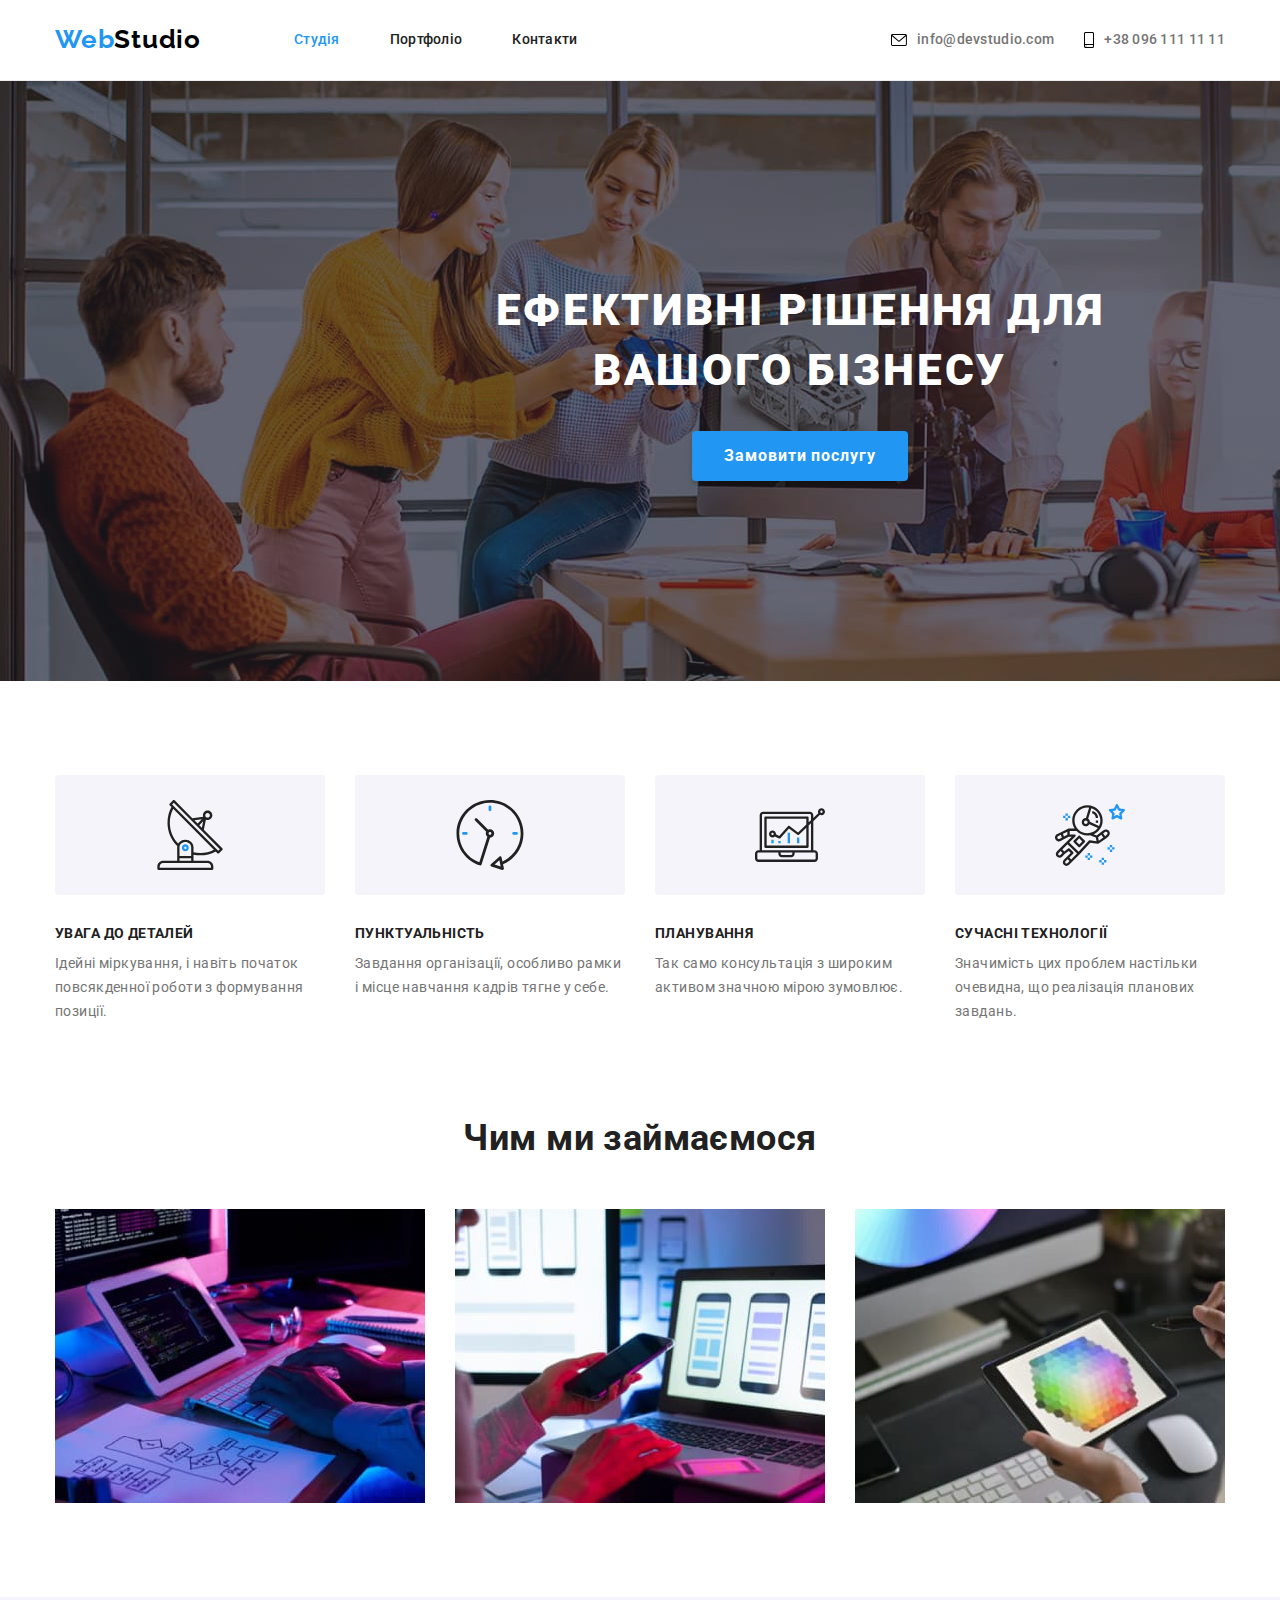
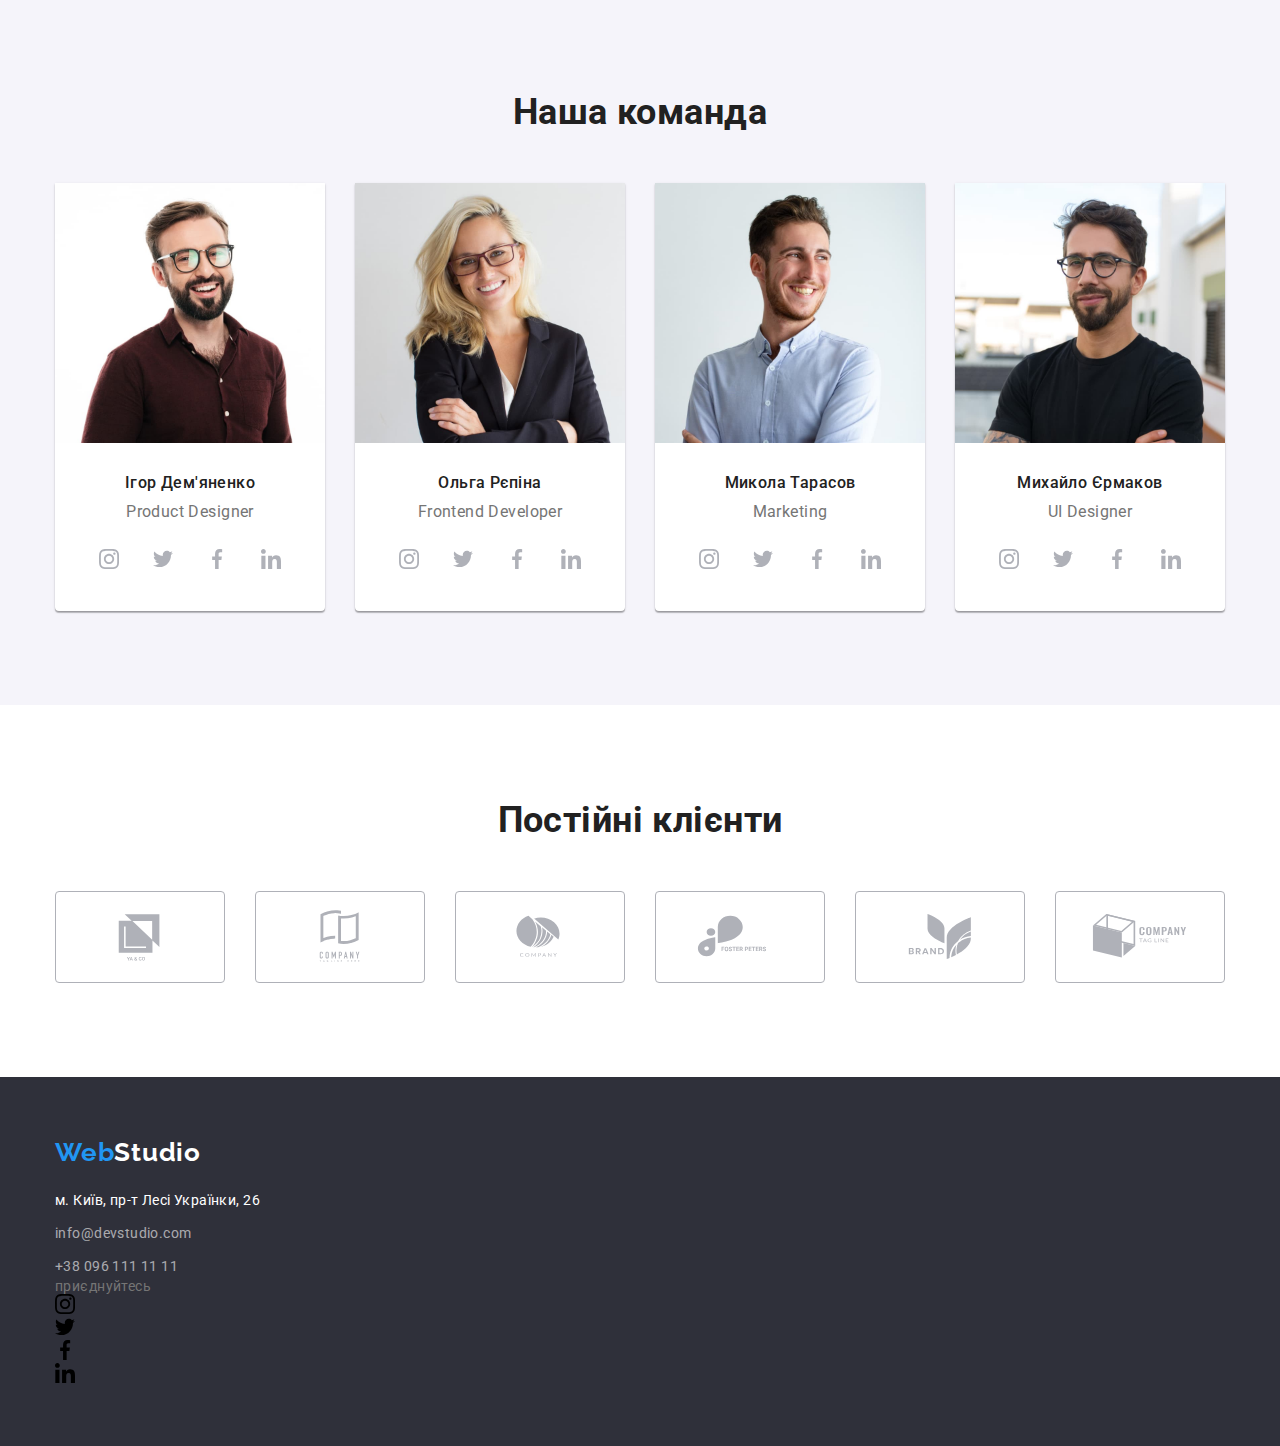
==== index.html @ aeeb046f "finished to markup index" ====
<!DOCTYPE html>
<html lang="uk">
  <head>
    <meta charset="UTF-8" />
    <meta http-equiv="X-UA-Compatible" content="IE=edge" />
    <meta name="viewport" content="width=device-width, initial-scale=1.0" />
    <title>Студія</title>
    <link rel="preconnect" href="https://fonts.googleapis.com" />
    <link rel="preconnect" href="https://fonts.gstatic.com" crossorigin />
    <link
      href="https://fonts.googleapis.com/css2?family=Raleway:wght@700&family=Roboto:wght@400;500;700;900&display=swap"
      rel="stylesheet"
    />
    <link
      rel="stylesheet"
      href="https://cdnjs.cloudflare.com/ajax/libs/modern-normalize/1.1.0/modern-normalize.min.css"
    />
    <link rel="stylesheet" href="./css/styles.css" />
  </head>
  <body>
    <header class="header">
      <div class="container header-container">
        <nav class="header-nav">
          <a href="./index.html" class="header-logo logo link" lang="en"
            ><span class="logo-accent">Web</span>Studio</a
          >
          <ul class="header-nav-list list">
            <li class="header-nav-item">
              <a
                href="./index.html"
                class="header-nav-link header-links link current"
                >Студія</a
              >
            </li>
            <li class="header-nav-item">
              <a
                href="./portfolio.html"
                class="header-nav-link header-links link"
                >Портфоліо</a
              >
            </li>
            <li class="header-nav-item">
              <a href="#" class="header-nav-link header-links link">Контакти</a>
            </li>
          </ul>
        </nav>
        <ul class="header-contacts-list list">
          <li class="header-contacts-item">
            <a
              href="mailto:info@devstudio.com"
              class="header-contacts-link header-links link"
              lang="en"
              ><svg class="header-icon" width="16" height="12">
                <use href="./images/symbol-defs.svg#icon-envelope"></use>
              </svg>
              info@devstudio.com</a
            >
          </li>
          <li class="header-contacts-item">
            <a
              href="tel:+380961111111"
              class="header-contacts-link header-links link"
              ><svg class="header-icon" width="10" height="16">
                <use href="./images/symbol-defs.svg#icon-smartphone"></use>
              </svg>
              +38 096 111 11 11</a
            >
          </li>
        </ul>
      </div>
    </header>
    <main>
      <section class="hero">
        <div class="container hero-container">
          <h1 class="hero-title">Ефективні рішення для вашого бізнесу</h1>
          <button class="hero-btn button" type="button">
            Замовити послугу
          </button>
        </div>
      </section>
      <section class="benefits section">
        <div class="container">
          <h2 class="visually-hidden">Переваги</h2>
          <ul class="benefits-list list">
            <li class="benefits-item">
              <div class="benefits-icon-container">
                <svg class="benefits-item-icon" width="70" height="70">
                  <use href="./images/symbol-defs.svg#icon-antenna"></use>
                </svg>
              </div>
              <h3 class="benefits-item-title">УВАГА ДО ДЕТАЛЕЙ</h3>
              <p class="benefits-item-text">
                Ідейні міркування, і навіть початок повсякденної роботи з
                формування позиції.
              </p>
            </li>
            <li class="benefits-item">
              <div class="benefits-icon-container">
                <svg class="benefits-item-icon" width="70" height="70">
                  <use href="./images/symbol-defs.svg#icon-clock"></use>
                </svg>
              </div>
              <h3 class="benefits-item-title">ПУНКТУАЛЬНІСТЬ</h3>
              <p class="benefits-item-text">
                Завдання організації, особливо рамки і місце навчання кадрів
                тягне у себе.
              </p>
            </li>
            <li class="benefits-item">
              <div class="benefits-icon-container">
                <svg class="benefits-item-icon" width="70" height="70">
                  <use href="./images/symbol-defs.svg#icon-diagram"></use>
                </svg>
              </div>
              <h3 class="benefits-item-title">ПЛАНУВАННЯ</h3>
              <p class="benefits-item-text">
                Так само консультація з широким активом значною мірою зумовлює.
              </p>
            </li>
            <li class="benefits-item">
              <div class="benefits-icon-container">
                <svg class="benefits-item-icon" width="70" height="70">
                  <use href="./images/symbol-defs.svg#icon-astronaut"></use>
                </svg>
              </div>
              <h3 class="benefits-item-title">СУЧАСНІ ТЕХНОЛОГІЇ</h3>
              <p class="benefits-item-text">
                Значимість цих проблем настільки очевидна, що реалізація
                планових завдань.
              </p>
            </li>
          </ul>
        </div>
      </section>
      <section class="work section">
        <div class="container">
          <h2 class="works-title section-title">Чим ми займаємося</h2>
          <ul class="works-list list">
            <li class="works-item">
              <img
                class="image-block"
                src="./images/devimg.jpg"
                alt="Розробка"
                width="370"
                height="294"
              />
            </li>
            <li class="works-item">
              <img
                class="image-block"
                src="./images/desimg.jpg"
                alt="Дизайн"
                width="370"
                height="294"
              />
            </li>
            <li class="works-item">
              <img
                class="image-block"
                src="./images/modimg.jpg"
                alt="Моделювання"
                width="370"
                height="294"
              />
            </li>
          </ul>
        </div>
      </section>
      <section class="teams section">
        <div class="container">
          <h2 class="teams-title section-title">Наша команда</h2>
          <ul class="teams-list list">
            <li class="teams-item">
              <img
                class="image-block"
                src="./images/pdimg.jpg"
                alt="Дизайнер"
                width="270"
                height="260"
              />
              <div class="teams-item-container">
                <h3 class="teams-item-title">Ігор Дем'яненко</h3>
                <p class="teams-item-text" lang="en">Product Designer</p>
                <ul class="teams-soc-list list">
                  <li class="teams-soc-item">
                    <a href="" class="teams-soc-link">
                      <svg class="teams-soc-icon icons" width="20" height="20">
                        <use
                          href="./images/symbol-defs.svg#icon-instagram"
                        ></use>
                      </svg>
                    </a>
                  </li>
                  <li class="teams-soc-item">
                    <a href="" class="teams-soc-link">
                      <svg class="teams-soc-icon icons" width="20" height="20">
                        <use href="./images/symbol-defs.svg#icon-twitter"></use>
                      </svg>
                    </a>
                  </li>
                  <li class="teams-soc-item">
                    <a href="" class="teams-soc-link">
                      <svg class="teams-soc-icon icons" width="20" height="20">
                        <use
                          href="./images/symbol-defs.svg#icon-facebook"
                        ></use>
                      </svg>
                    </a>
                  </li>
                  <li class="teams-soc-item">
                    <a href="" class="teams-soc-link">
                      <svg class="teams-soc-icon icons" width="20" height="20">
                        <use
                          href="./images/symbol-defs.svg#icon-linkedin"
                        ></use>
                      </svg>
                    </a>
                  </li>
                </ul>
              </div>
            </li>
            <li class="teams-item">
              <img
                class="image-block"
                src="./images/feimg.jpg"
                alt="Фронтенд розробник"
                width="270"
                height="260"
              />
              <div class="teams-item-container">
                <h3 class="teams-item-title">Ольга Рєпіна</h3>
                <p class="teams-item-text" lang="en">Frontend Developer</p>
                <ul class="teams-soc-list list">
                  <li class="teams-soc-item">
                    <a href="" class="teams-soc-link">
                      <svg class="teams-soc-icon icons" width="20" height="20">
                        <use
                          href="./images/symbol-defs.svg#icon-instagram"
                        ></use>
                      </svg>
                    </a>
                  </li>
                  <li class="teams-soc-item">
                    <a href="" class="teams-soc-link">
                      <svg class="teams-soc-icon icons" width="20" height="20">
                        <use href="./images/symbol-defs.svg#icon-twitter"></use>
                      </svg>
                    </a>
                  </li>
                  <li class="teams-soc-item">
                    <a href="" class="teams-soc-link">
                      <svg class="teams-soc-icon icons" width="20" height="20">
                        <use
                          href="./images/symbol-defs.svg#icon-facebook"
                        ></use>
                      </svg>
                    </a>
                  </li>
                  <li class="teams-soc-item">
                    <a href="" class="teams-soc-link">
                      <svg class="teams-soc-icon icons" width="20" height="20">
                        <use
                          href="./images/symbol-defs.svg#icon-linkedin"
                        ></use>
                      </svg>
                    </a>
                  </li>
                </ul>
              </div>
            </li>
            <li class="teams-item">
              <img
                class="image-block"
                src="./images/mrkimg.jpg"
                alt="Маркетолог"
                width="270"
                height="260"
              />
              <div class="teams-item-container">
                <h3 class="teams-item-title">Микола Тарасов</h3>
                <p class="teams-item-text" lang="en">Marketing</p>
                <ul class="teams-soc-list list">
                  <li class="teams-soc-item">
                    <a href="" class="teams-soc-link">
                      <svg class="teams-soc-icon icons" width="20" height="20">
                        <use
                          href="./images/symbol-defs.svg#icon-instagram"
                        ></use>
                      </svg>
                    </a>
                  </li>
                  <li class="teams-soc-item">
                    <a href="" class="teams-soc-link">
                      <svg class="teams-soc-icon icons" width="20" height="20">
                        <use href="./images/symbol-defs.svg#icon-twitter"></use>
                      </svg>
                    </a>
                  </li>
                  <li class="teams-soc-item">
                    <a href="" class="teams-soc-link">
                      <svg class="teams-soc-icon icons" width="20" height="20">
                        <use
                          href="./images/symbol-defs.svg#icon-facebook"
                        ></use>
                      </svg>
                    </a>
                  </li>
                  <li class="teams-soc-item">
                    <a href="" class="teams-soc-link">
                      <svg class="teams-soc-icon icons" width="20" height="20">
                        <use
                          href="./images/symbol-defs.svg#icon-linkedin"
                        ></use>
                      </svg>
                    </a>
                  </li>
                </ul>
              </div>
            </li>
            <li class="teams-item">
              <img
                class="image-block"
                src="./images/udimg.jpg"
                alt="Дизайнер інтерфейсу"
                width="270"
                height="260"
              />
              <div class="teams-item-container">
                <h3 class="teams-item-title">Михайло Єрмаков</h3>
                <p class="teams-item-text" lang="en">UI Designer</p>
                <ul class="teams-soc-list list">
                  <li class="teams-soc-item">
                    <a href="" class="teams-soc-link">
                      <svg class="teams-soc-icon icons" width="20" height="20">
                        <use
                          href="./images/symbol-defs.svg#icon-instagram"
                        ></use>
                      </svg>
                    </a>
                  </li>
                  <li class="teams-soc-item">
                    <a href="" class="teams-soc-link">
                      <svg class="teams-soc-icon icons" width="20" height="20">
                        <use href="./images/symbol-defs.svg#icon-twitter"></use>
                      </svg>
                    </a>
                  </li>
                  <li class="teams-soc-item">
                    <a href="" class="teams-soc-link">
                      <svg class="teams-soc-icon icons" width="20" height="20">
                        <use
                          href="./images/symbol-defs.svg#icon-facebook"
                        ></use>
                      </svg>
                    </a>
                  </li>
                  <li class="teams-soc-item">
                    <a href="" class="teams-soc-link">
                      <svg class="teams-soc-icon icons" width="20" height="20">
                        <use
                          href="./images/symbol-defs.svg#icon-linkedin"
                        ></use>
                      </svg>
                    </a>
                  </li>
                </ul>
              </div>
            </li>
          </ul>
        </div>
      </section>
      <section class="clients section">
        <div class="container">
          <h2 class="clients-title section-title">Постійні клієнти</h2>
          <ul class="clients-list list">
            <li class="clients-item">
              <a href="" class="clients-link">
                <svg class="clients-icon icons" width="106" height="60">
                  <use href="./images/symbol-defs.svg#icon-logo-ya"></use>
                </svg>
              </a>
            </li>
            <li class="clients-item">
              <a href="" class="clients-link link">
                <svg class="clients-icon icons" width="106" height="60">
                  <use href="./images/symbol-defs.svg#icon-logo-here"></use>
                </svg>
              </a>
            </li>
            <li class="clients-item">
              <a href="" class="clients-link link">
                <svg class="clients-icon icons" width="106" height="60">
                  <use href="./images/symbol-defs.svg#icon-logo-company"></use>
                </svg>
              </a>
            </li>
            <li class="clients-item">
              <a href="" class="clients-link link">
                <svg class="clients-icon icons" width="106" height="60">
                  <use href="./images/symbol-defs.svg#icon-logo-fooster"></use>
                </svg>
              </a>
            </li>
            <li class="clients-item">
              <a href="" class="clients-link link">
                <svg class="clients-icon icons" width="106" height="60">
                  <use href="./images/symbol-defs.svg#icon-logo-brand"></use>
                </svg>
              </a>
            </li>
            <li class="clients-item">
              <a href="" class="clients-link link">
                <svg class="clients-icon icons" width="106" height="60">
                  <use href="./images/symbol-defs.svg#icon-logo-tagline"></use>
                </svg>
              </a>
            </li>
          </ul>
        </div>
      </section>
    </main>
    <footer class="footer">
      <div class="container">
        <div class="footer-address-container">
          <a href="./index.html" class="footer-logo logo link" lang="en"
            ><span class="logo-accent">Web</span>Studio</a
          >
          <address class="footer-address">
            <ul class="footer-list list">
              <li class="footer-item">
                <a
                  href="https://goo.gl/maps/PDugxQ5YmVDt4aWX9"
                  class="footer-item-link footer-links address link"
                  target="_blank"
                  rel="noreferrer noopener nofollow"
                  >м. Київ, пр-т Лесі Українки, 26</a
                >
              </li>
              <li class="footer-item">
                <a
                  href="mailto:info@devstudio.com"
                  class="footer-item-link footer-links link"
                  lang="en"
                  >info@devstudio.com</a
                >
              </li>
              <li class="footer-item">
                <a
                  href="tel:+380961111111"
                  class="footer-item-link footer-links link"
                  >+38 096 111 11 11</a
                >
              </li>
            </ul>
          </address>
        </div>
        <div class="footer-soc-container">
          <p class="footer-soc-text">приєднуйтесь</p>
          <ul class="footer-soc-list list">
            <li class="footer-soc-item">
              <a href="" class="footer-soc-link link">
                <svg class="footer-soc-icon" width="20" height="20">
                  <use href="./images/symbol-defs.svg#icon-instagram"></use>
                </svg>
              </a>
            </li>
            <li class="footer-soc-item">
              <a href="" class="footer-soc-link link">
                <svg class="footer-soc-icon" width="20" height="20">
                  <use href="./images/symbol-defs.svg#icon-twitter"></use>
                </svg>
              </a>
            </li>
            <li class="footer-soc-item">
              <a href="" class="footer-soc-link link">
                <svg class="footer-soc-icon" width="20" height="20">
                  <use href="./images/symbol-defs.svg#icon-facebook"></use>
                </svg>
              </a>
            </li>
            <li class="footer-soc-item">
              <a href="" class="footer-soc-link link">
                <svg class="footer-soc-icon" width="20" height="20">
                  <use href="./images/symbol-defs.svg#icon-linkedin"></use>
                </svg>
              </a>
            </li>
          </ul>
        </div>
      </div>
    </footer>
  </body>
</html>
---- css/styles.css ----
:root {
  --typical-indent: 30px;
  --main-font: "Roboto", sans-serif;
  --logo-font: "Raleway", sans-serif;
  --header-logo-color: #000;
  --main-color: #212121;
  --secondary-color: #fff;
  --main-text-color: #757575;
  --accent-color: #2196f3;
  --btn-bgc: #f5f4fa;
  --hover-hero-btn-color: #188ce8;
  --footer-links-color: rgba(255, 255, 255, 0.6);
  --main-icon-color: #afb1b8;
  --main-bgc: #fff;
  --secondary-bgc: #2f303a;
  --teams-bgc: #f5f4fa;
  --border-color: #eee;
}

body {
  font-family: var(--main-font);
  font-size: 14px;
  letter-spacing: 0.03em;
  color: var(--main-text-color);
  background-color: var(--main-bgc);
}

p,
h1,
h2,
h3,
h4,
h5,
h6 {
  margin: 0;
}

ul {
  margin: 0;
  padding-left: 0;
}

.image-block {
  display: block;
  max-width: 100%;
  height: auto;
}

.list {
  list-style: none;
}

.link {
  text-decoration: none;
}

.visually-hidden {
  position: absolute;
  white-space: nowrap;
  width: 1px;
  height: 1px;
  overflow: hidden;
  border: 0;
  padding: 0;
  clip: rect(0 0 0 0);
  clip-path: inset(50%);
  margin: -1px;
}

.container {
  width: 1200px;
  padding-left: 15px;
  padding-right: 15px;
  margin-left: auto;
  margin-right: auto;
}

.section {
  padding: 94px 0;
}

.logo {
  font-family: var(--logo-font);
  font-weight: 700;
  font-size: 26px;
  line-height: 1.19;
  letter-spacing: 0.03em;
}

.logo-accent {
  color: var(--accent-color);
}

.header-links {
  display: block;
  padding: 32px 0;
  font-weight: 500;
  line-height: 1.14;
  letter-spacing: 0.02em;
}

.header-links:hover,
.header-links:focus,
.footer-links:hover,
.footer-links:focus,
.footer-links.address:hover,
.footer-links.address:focus {
  color: var(--accent-color);
}

.header-nav-link.current {
  color: var(--accent-color);
}

.button {
  border: none;
  border-radius: 4px;
  font-family: inherit;
  font-size: 16px;
  cursor: pointer;
}

.section-title {
  margin-bottom: 50px;
  font-size: 36px;
  line-height: calc(42 / 36);
  text-align: center;
  color: var(--main-color);
}

.icons {
  fill: var(--main-icon-color);
}

.footer-links {
  line-height: calc(24 / 14);
}

/* HEADER */

.header {
  border-bottom: 1px solid #ececec;
}

.header-container {
  display: flex;
  align-items: center;
}

.header-logo.logo {
  padding-top: 24px;
  padding-bottom: 25px;
  color: var(--header-logo-color);
}

.header-nav {
  display: flex;
  align-items: center;
}

.header-nav-list {
  display: flex;
  align-items: center;
  margin-left: 93px;
  gap: 50px;
}

.header-nav-link {
  color: var(--main-color);
}

.header-contacts-list {
  display: flex;
  margin-left: auto;
  align-items: center;
  gap: 30px;
}

.header-contacts-link {
  display: flex;
  align-items: center;
  color: currentColor;
}

.header-icon {
  margin-right: 10px;
}

.header-contacts-link:hover .header-icon,
.header-contacts-link:focus .header-icon {
  fill: var(--accent-color);
}

/* HERO */

.hero {
  width: 1600px;
  height: 600px;
  padding: 200px 0;
  margin: 0 auto;
  background-color: var(--secondary-bgc);
  text-align: center;
  background-image: linear-gradient(
      rgba(47, 48, 58, 0.4),
      rgba(47, 48, 58, 0.4)
    ),
    url(../images/hero-bg.jpg);
  background-position: center;
  background-repeat: no-repeat;
  background-attachment: scroll;
}

.hero-title {
  max-width: 696px;
  margin-bottom: 30px;
  margin-left: auto;
  margin-right: auto;
  font-weight: 900;
  font-size: 44px;
  line-height: 1.36;
  letter-spacing: 0.06em;
  text-transform: uppercase;
  color: var(--secondary-color);
}
.hero-btn {
  min-width: 216px;
  min-height: 50px;
  font-weight: 700;
  line-height: calc(30 / 16);
  letter-spacing: 0.06em;
  background-color: var(--accent-color);
  color: var(--secondary-color);
  box-shadow: 0px 4px 4px rgba(0, 0, 0, 0.15);
}

.hero-btn:hover,
.hero-btn:focus {
  background-color: var(--hover-hero-btn-color);
}

/* BENEFITS */

.benefits-list {
  display: flex;
  gap: var(--typical-indent);
}

.benefits-item {
  width: calc((100% - 3 * var(--typical-indent)) / 4);
}

.benefits-icon-container {
  width: 270px;
  height: 120px;
  padding: 25px 100px;
  margin-bottom: 30px;
  background-color: var(--teams-bgc);
  border-radius: 4px;
}

.benefits-item-title {
  margin-bottom: 10px;
  font-size: inherit;
  line-height: calc(16 / 14);
  color: var(--main-color);
}

.benefits-item-text {
  line-height: calc(24 / 14);
}

/* WORKS */

.work.section {
  padding-top: 0;
}

.works-list {
  display: flex;
  gap: var(--typical-indent);
}

.works-item {
  width: calc((100% - 2 * var(--typical-indent)) / 3);
}

/* TEAMS */

.teams {
  background-color: var(--teams-bgc);
}

.teams-list {
  display: flex;
  margin-left: -30px;
}

.teams-item {
  width: calc((100% - 3 * var(--typical-indent)) / 4);
  margin-left: 30px;
  background-color: var(--secondary-color);
  box-shadow: 0px 1px 3px rgba(0, 0, 0, 0.12), 0px 1px 1px rgba(0, 0, 0, 0.14),
    0px 2px 1px rgba(0, 0, 0, 0.2);
  border-radius: 0px 0px 4px 4px;
}

.teams-item-container {
  padding: 30px 0;
  text-align: center;
}

.teams-item-title {
  margin-bottom: 10px;
  font-weight: 500;
  font-size: 16px;
  line-height: calc(19 / 16);
  color: var(--main-color);
}

.teams-item-text {
  margin-bottom: 16px;
  font-size: 16px;
  line-height: calc(19 / 16);
}

.teams-soc-list {
  display: flex;
  justify-content: center;
  gap: 10px;
}

.teams-soc-link {
  display: flex;
  justify-content: center;
  align-items: center;
  width: 44px;
  height: 44px;
  border-radius: 50%;
}

.teams-soc-link:hover,
.teams-soc-link:focus {
  background-color: var(--accent-color);
}

.teams-soc-link:hover .teams-soc-icon,
.teams-soc-link:focus .teams-soc-icon {
  fill: var(--secondary-color);
}

/* CLIENTS */

.clients-list {
  display: flex;
  justify-content: center;
  gap: var(--typical-indent);
}

.clients-item {
  width: calc((100% - 5 * var(--typical-indent)) / 6);
  height: 92px;
}

.clients-link {
  width: 100%;
  height: 100%;
  border: 1px solid var(--main-icon-color);
  border-radius: 4px;
  display: flex;
  justify-content: center;
  align-items: center;
}
.clients-link:hover .clients-icon {
  fill: var(--accent-color);
}
.clients-link:hover {
  border: 1px solid var(--accent-color);
}

/* PORTFOLIO */

.portfolio-filter-list {
  display: flex;
  justify-content: center;
  gap: 8px;
  margin-bottom: 50px;
}

.portfolio-filter-item:first-child .portfolio-filter-btn {
  padding: 6px 25px;
}

.portfolio-filter-btn {
  padding: 6px 22px;
  font-weight: 500;
  line-height: calc(26 / 16);
  letter-spacing: inherit;
  background-color: var(--btn-bgc);
  color: var(--main-color);
}

.portfolio-filter-btn:hover,
.portfolio-filter-btn:focus {
  background-color: var(--accent-color);
  color: var(--secondary-color);
}

.portfolio-works-list {
  display: flex;
  flex-wrap: wrap;
  gap: var(--typical-indent);
}

.portfolio-works-item {
  width: calc((100% - 2 * var(--typical-indent)) / 3);
}

.cards-text-container {
  padding: 20px 24px;
  background-color: var(--secondary-color);
  border: 1px solid var(--border-color);
  background-color: var(--main-bgc);
}

.portfolio-works-title {
  margin-bottom: 4px;
  font-size: 18px;
  line-height: calc(36 / 18);
  letter-spacing: 0.06em;
  color: var(--main-color);
}

.portfolio-works-text {
  font-size: 16px;
  line-height: calc(30 / 16);
  color: var(--main-text-color);
}

/* FOOTER */

.footer {
  padding: 60px 0;
  background-color: var(--secondary-bgc);
}

.footer-logo.logo {
  display: block;
  margin-bottom: 20px;
  color: var(--secondary-color);
}

.footer-address {
  font-style: normal;
}

.footer-item:not(:last-child) {
  margin-bottom: 9px;
}

.footer-item-link.address {
  color: var(--secondary-color);
}

.footer-item-link {
  color: var(--footer-links-color);
}
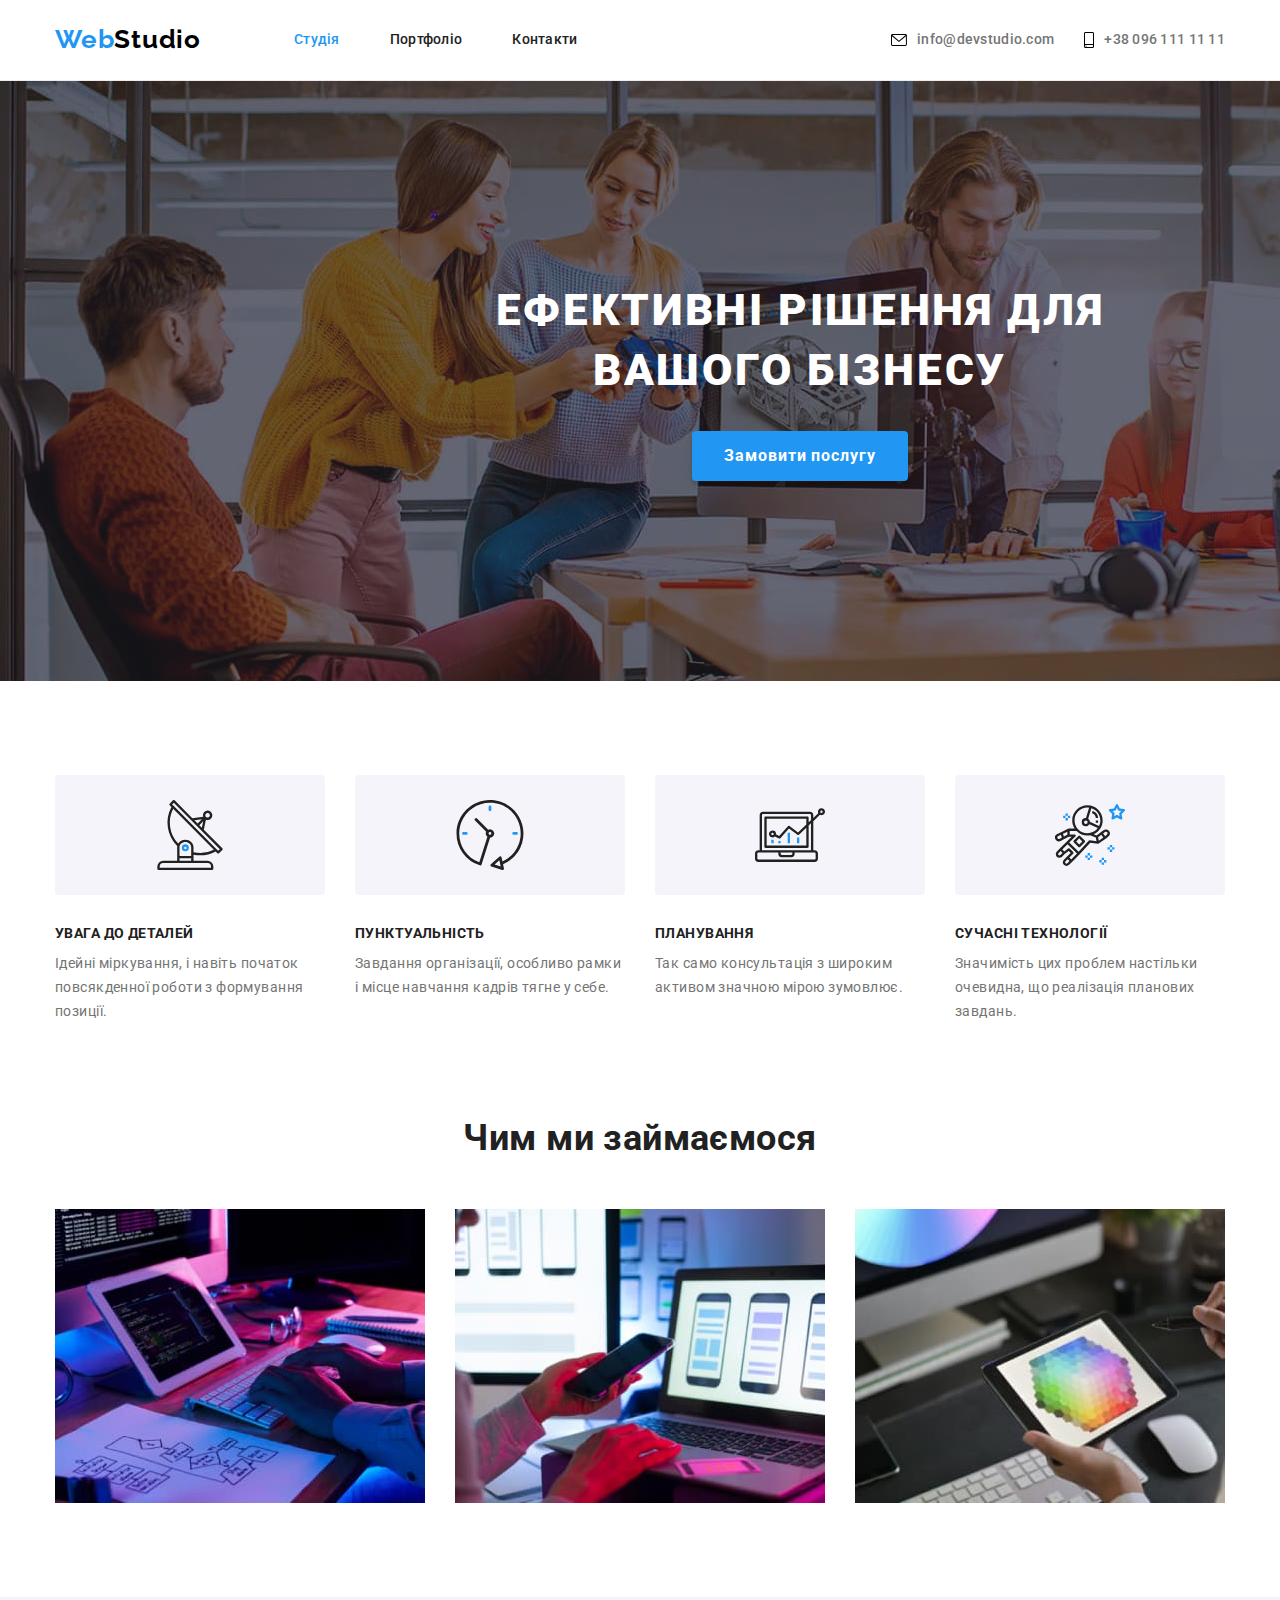
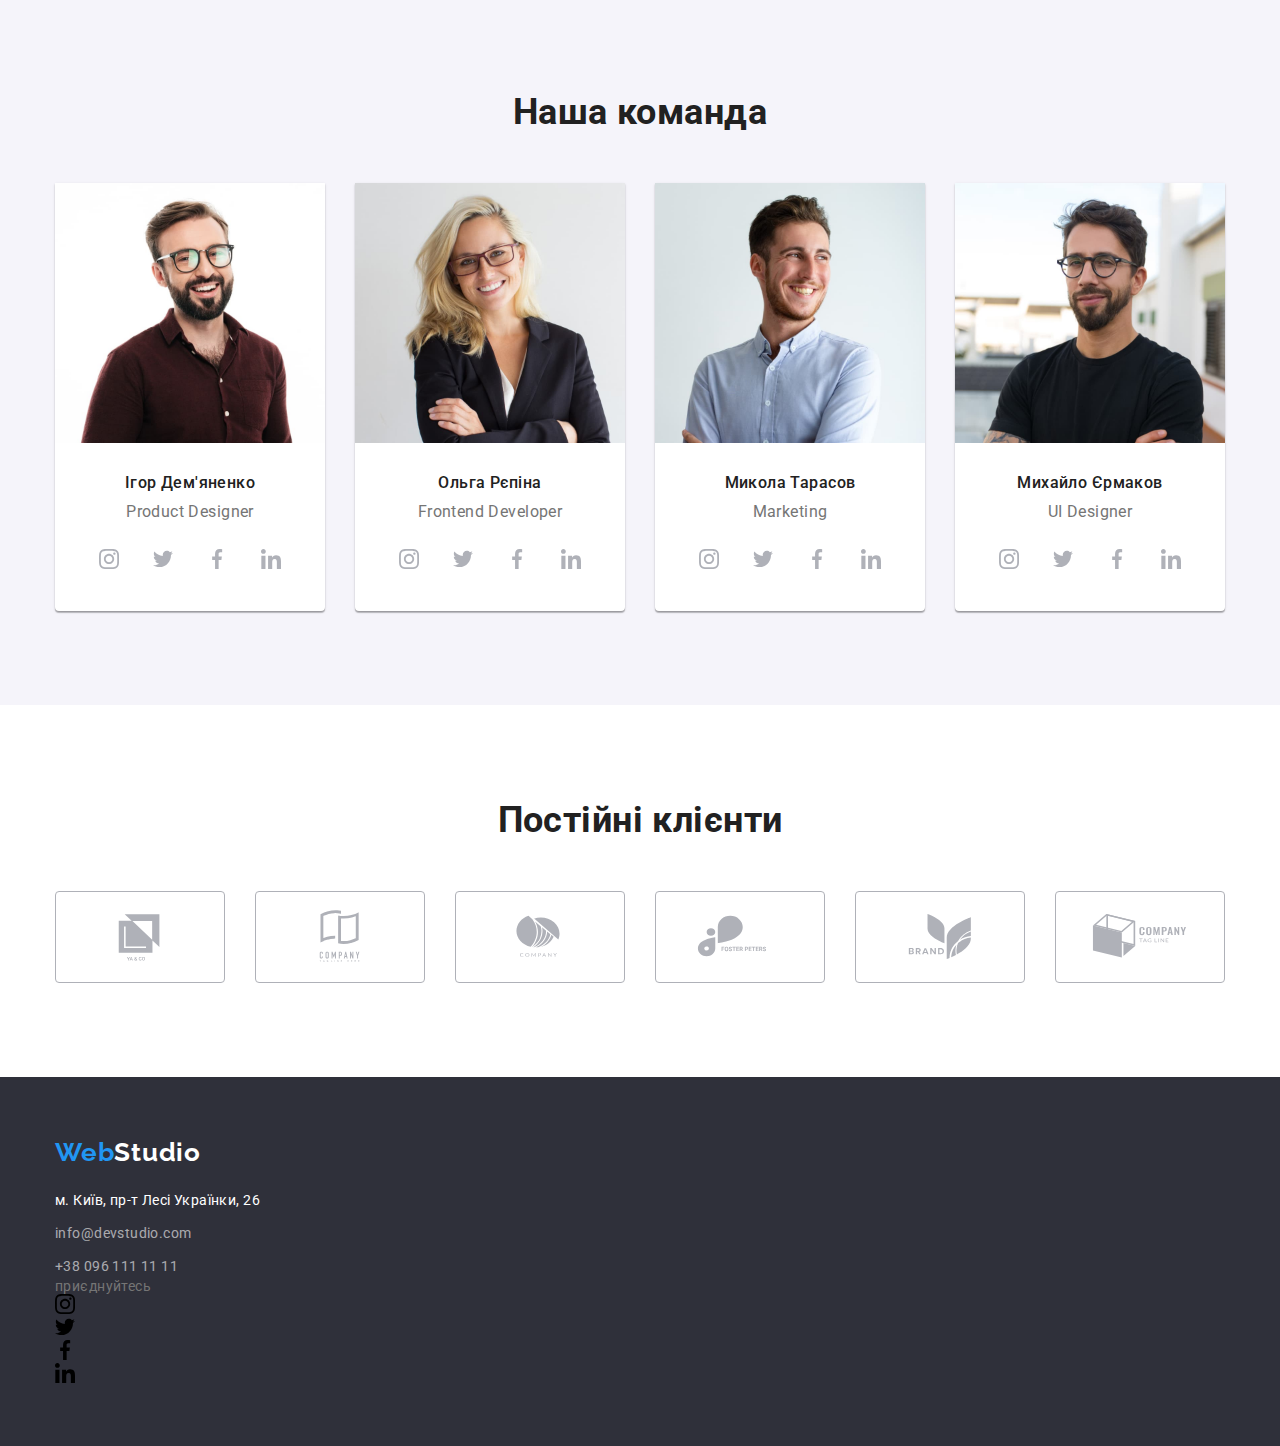
==== commit 75072bd7: "making benefits" ====
--- a/index.html
+++ b/index.html
@@ -83,47 +83,27 @@
           <h2 class="visually-hidden">Переваги</h2>
           <ul class="benefits-list list">
             <li class="benefits-item">
-              <div class="benefits-icon-container">
-                <svg class="benefits-item-icon" width="70" height="70">
-                  <use href="./images/symbol-defs.svg#icon-antenna"></use>
-                </svg>
-              </div>
-              <h3 class="benefits-item-title">УВАГА ДО ДЕТАЛЕЙ</h3>
+              <h3 class="benefits-item-title antenna">УВАГА ДО ДЕТАЛЕЙ</h3>
               <p class="benefits-item-text">
                 Ідейні міркування, і навіть початок повсякденної роботи з
                 формування позиції.
               </p>
             </li>
             <li class="benefits-item">
-              <div class="benefits-icon-container">
-                <svg class="benefits-item-icon" width="70" height="70">
-                  <use href="./images/symbol-defs.svg#icon-clock"></use>
-                </svg>
-              </div>
-              <h3 class="benefits-item-title">ПУНКТУАЛЬНІСТЬ</h3>
+              <h3 class="benefits-item-title clock">ПУНКТУАЛЬНІСТЬ</h3>
               <p class="benefits-item-text">
                 Завдання організації, особливо рамки і місце навчання кадрів
                 тягне у себе.
               </p>
             </li>
             <li class="benefits-item">
-              <div class="benefits-icon-container">
-                <svg class="benefits-item-icon" width="70" height="70">
-                  <use href="./images/symbol-defs.svg#icon-diagram"></use>
-                </svg>
-              </div>
-              <h3 class="benefits-item-title">ПЛАНУВАННЯ</h3>
+              <h3 class="benefits-item-title diagram">ПЛАНУВАННЯ</h3>
               <p class="benefits-item-text">
                 Так само консультація з широким активом значною мірою зумовлює.
               </p>
             </li>
             <li class="benefits-item">
-              <div class="benefits-icon-container">
-                <svg class="benefits-item-icon" width="70" height="70">
-                  <use href="./images/symbol-defs.svg#icon-astronaut"></use>
-                </svg>
-              </div>
-              <h3 class="benefits-item-title">СУЧАСНІ ТЕХНОЛОГІЇ</h3>
+              <h3 class="benefits-item-title astronaut">СУЧАСНІ ТЕХНОЛОГІЇ</h3>
               <p class="benefits-item-text">
                 Значимість цих проблем настільки очевидна, що реалізація
                 планових завдань.
--- a/css/styles.css
+++ b/css/styles.css
@@ -249,13 +249,33 @@
   width: calc((100% - 3 * var(--typical-indent)) / 4);
 }
 
-.benefits-icon-container {
+.benefits-item-title::before {
+  content: "";
+  display: block;
   width: 270px;
   height: 120px;
-  padding: 25px 100px;
+  /* padding: 25px 100px; */
   margin-bottom: 30px;
   background-color: var(--teams-bgc);
+  background-repeat: no-repeat;
+  background-position: center;
   border-radius: 4px;
+}
+
+.antenna:before {
+  background-image: url(../images/antenna.svg);
+}
+
+.clock:before {
+  background-image: url(../images/clock.svg);
+}
+
+.diagram:before {
+  background-image: url(../images/diagram.svg);
+}
+
+.astronaut:before {
+  background-image: url(../images/astronaut.svg);
 }
 
 .benefits-item-title {
@@ -370,7 +390,8 @@
   justify-content: center;
   align-items: center;
 }
-.clients-link:hover .clients-icon {
+.clients-link:hover .clients-icon,
+.clients-link:focus .clients-icon {
   fill: var(--accent-color);
 }
 .clients-link:hover {
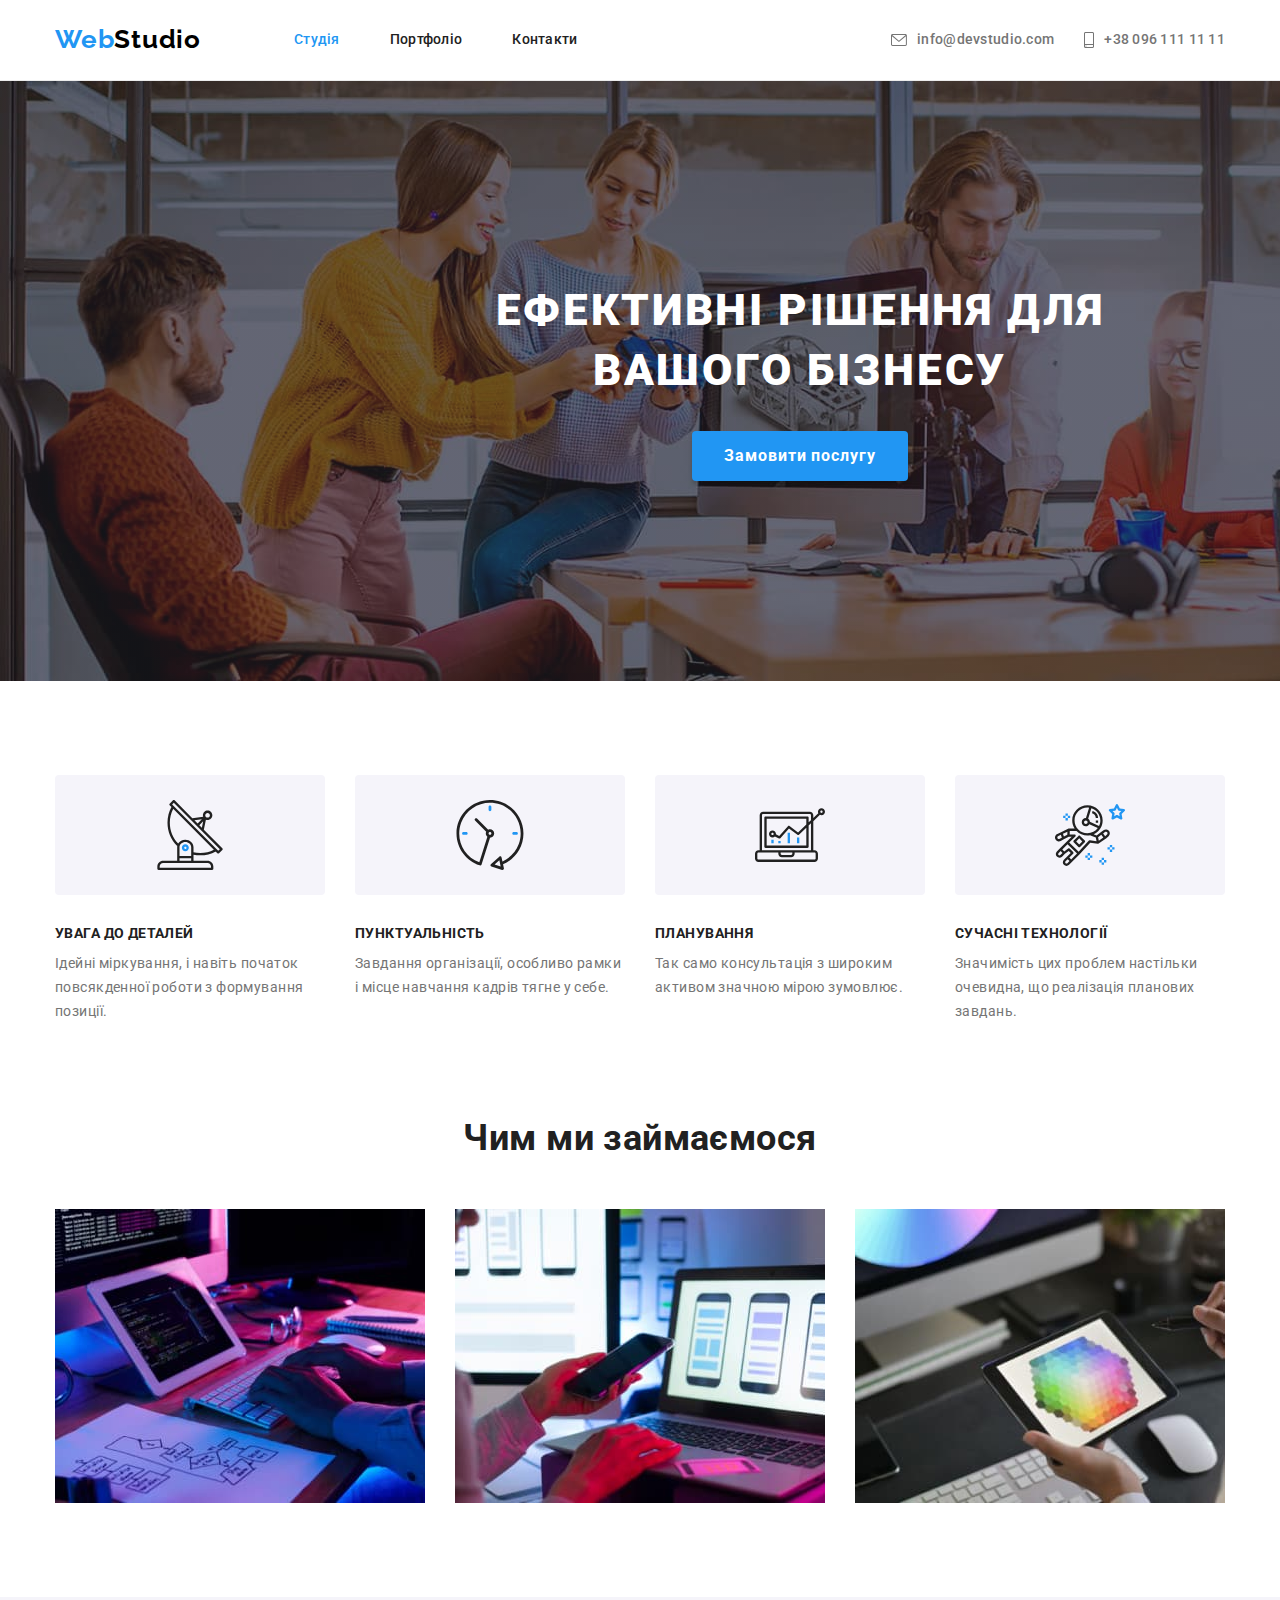
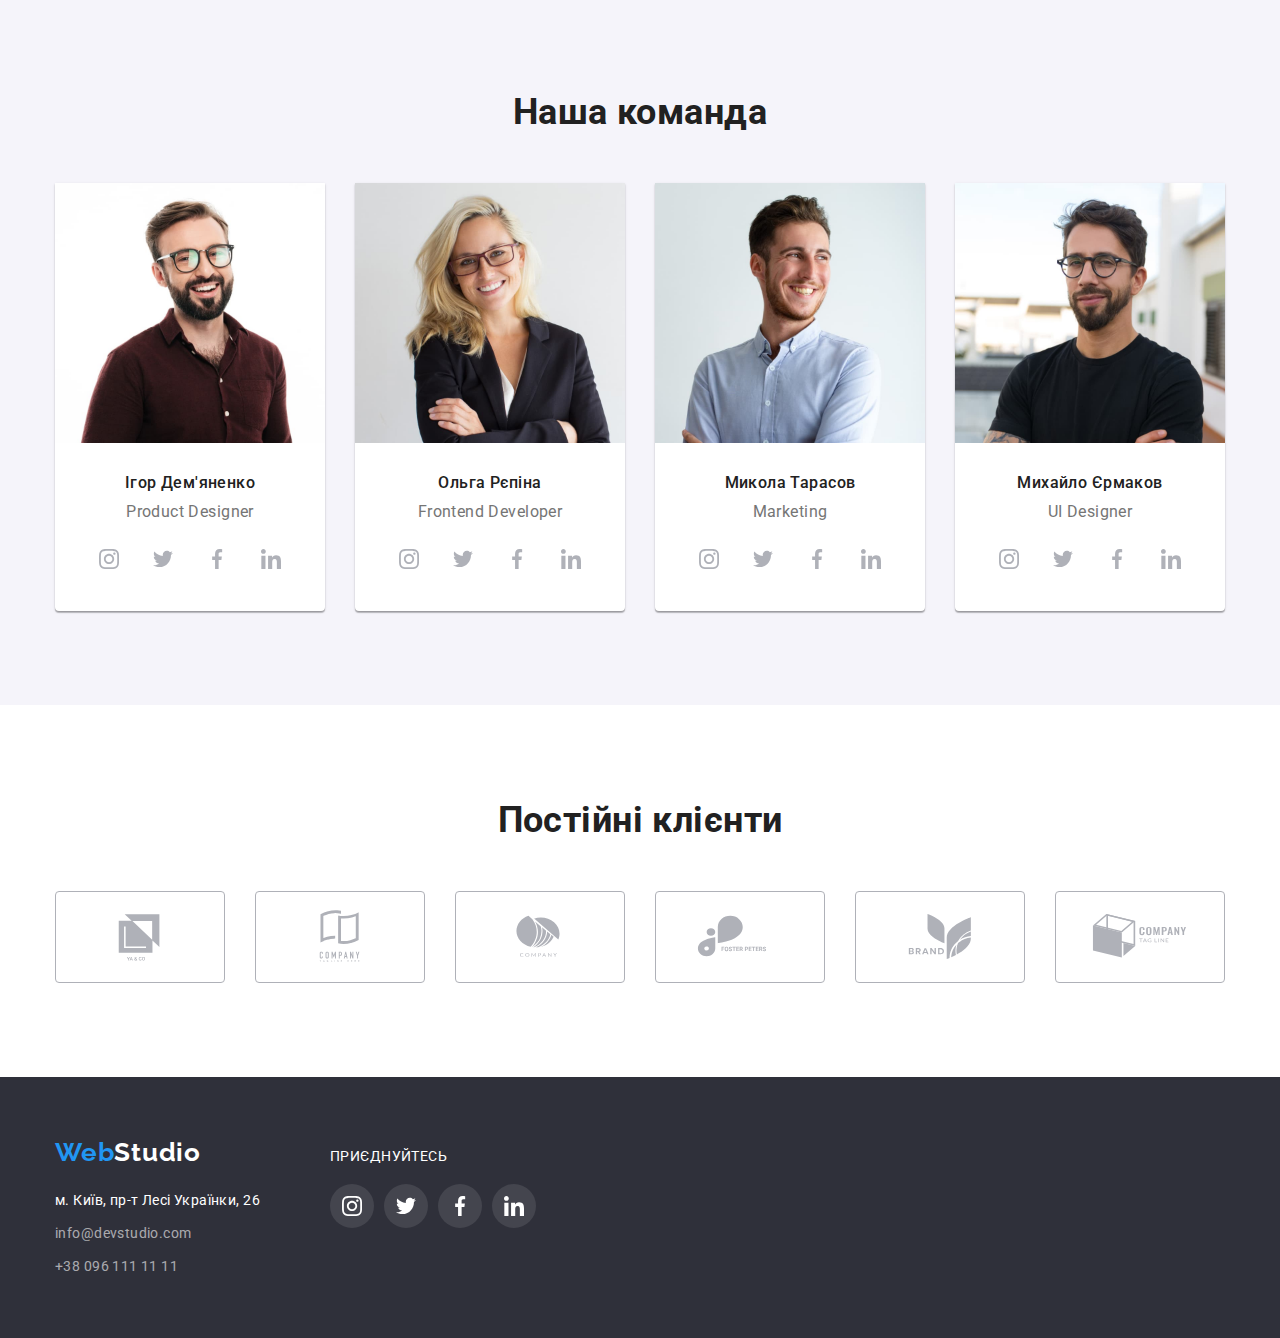
==== commit ab5b53a0: "finishing index.html" ====
--- a/index.html
+++ b/index.html
@@ -83,27 +83,39 @@
           <h2 class="visually-hidden">Переваги</h2>
           <ul class="benefits-list list">
             <li class="benefits-item">
-              <h3 class="benefits-item-title antenna">УВАГА ДО ДЕТАЛЕЙ</h3>
+              <svg class="benefits-item-icon" width="10" height="10">
+                <use href="./images/symbol-defs.svg#icon-antenna"></use>
+              </svg>
+              <h3 class="benefits-item-title">УВАГА ДО ДЕТАЛЕЙ</h3>
               <p class="benefits-item-text">
                 Ідейні міркування, і навіть початок повсякденної роботи з
                 формування позиції.
               </p>
             </li>
             <li class="benefits-item">
-              <h3 class="benefits-item-title clock">ПУНКТУАЛЬНІСТЬ</h3>
+              <svg class="benefits-item-icon" width="70" height="70">
+                <use href="./images/symbol-defs.svg#icon-clock"></use>
+              </svg>
+              <h3 class="benefits-item-title">ПУНКТУАЛЬНІСТЬ</h3>
               <p class="benefits-item-text">
                 Завдання організації, особливо рамки і місце навчання кадрів
                 тягне у себе.
               </p>
             </li>
             <li class="benefits-item">
-              <h3 class="benefits-item-title diagram">ПЛАНУВАННЯ</h3>
+              <svg class="benefits-item-icon" width="70" height="70">
+                <use href="./images/symbol-defs.svg#icon-diagram"></use>
+              </svg>
+              <h3 class="benefits-item-title">ПЛАНУВАННЯ</h3>
               <p class="benefits-item-text">
                 Так само консультація з широким активом значною мірою зумовлює.
               </p>
             </li>
             <li class="benefits-item">
-              <h3 class="benefits-item-title astronaut">СУЧАСНІ ТЕХНОЛОГІЇ</h3>
+              <svg class="benefits-item-icon" width="70" height="70">
+                <use href="./images/symbol-defs.svg#icon-astronaut"></use>
+              </svg>
+              <h3 class="benefits-item-title">СУЧАСНІ ТЕХНОЛОГІЇ</h3>
               <p class="benefits-item-text">
                 Значимість цих проблем настільки очевидна, що реалізація
                 планових завдань.
@@ -163,7 +175,7 @@
                 <p class="teams-item-text" lang="en">Product Designer</p>
                 <ul class="teams-soc-list list">
                   <li class="teams-soc-item">
-                    <a href="" class="teams-soc-link">
+                    <a href="" class="teams-soc-link" aria-label="instagram">
                       <svg class="teams-soc-icon icons" width="20" height="20">
                         <use
                           href="./images/symbol-defs.svg#icon-instagram"
@@ -172,14 +184,14 @@
                     </a>
                   </li>
                   <li class="teams-soc-item">
-                    <a href="" class="teams-soc-link">
+                    <a href="" class="teams-soc-link" aria-label="twitter">
                       <svg class="teams-soc-icon icons" width="20" height="20">
                         <use href="./images/symbol-defs.svg#icon-twitter"></use>
                       </svg>
                     </a>
                   </li>
                   <li class="teams-soc-item">
-                    <a href="" class="teams-soc-link">
+                    <a href="" class="teams-soc-link" aria-label="facebook">
                       <svg class="teams-soc-icon icons" width="20" height="20">
                         <use
                           href="./images/symbol-defs.svg#icon-facebook"
@@ -188,7 +200,7 @@
                     </a>
                   </li>
                   <li class="teams-soc-item">
-                    <a href="" class="teams-soc-link">
+                    <a href="" class="teams-soc-link" aria-label="linkedin">
                       <svg class="teams-soc-icon icons" width="20" height="20">
                         <use
                           href="./images/symbol-defs.svg#icon-linkedin"
@@ -212,7 +224,7 @@
                 <p class="teams-item-text" lang="en">Frontend Developer</p>
                 <ul class="teams-soc-list list">
                   <li class="teams-soc-item">
-                    <a href="" class="teams-soc-link">
+                    <a href="" class="teams-soc-link" aria-label="instagram">
                       <svg class="teams-soc-icon icons" width="20" height="20">
                         <use
                           href="./images/symbol-defs.svg#icon-instagram"
@@ -221,14 +233,14 @@
                     </a>
                   </li>
                   <li class="teams-soc-item">
-                    <a href="" class="teams-soc-link">
+                    <a href="" class="teams-soc-link" aria-label="twitter">
                       <svg class="teams-soc-icon icons" width="20" height="20">
                         <use href="./images/symbol-defs.svg#icon-twitter"></use>
                       </svg>
                     </a>
                   </li>
                   <li class="teams-soc-item">
-                    <a href="" class="teams-soc-link">
+                    <a href="" class="teams-soc-link" aria-label="facebook">
                       <svg class="teams-soc-icon icons" width="20" height="20">
                         <use
                           href="./images/symbol-defs.svg#icon-facebook"
@@ -237,7 +249,7 @@
                     </a>
                   </li>
                   <li class="teams-soc-item">
-                    <a href="" class="teams-soc-link">
+                    <a href="" class="teams-soc-link" aria-label="linkedin">
                       <svg class="teams-soc-icon icons" width="20" height="20">
                         <use
                           href="./images/symbol-defs.svg#icon-linkedin"
@@ -261,7 +273,7 @@
                 <p class="teams-item-text" lang="en">Marketing</p>
                 <ul class="teams-soc-list list">
                   <li class="teams-soc-item">
-                    <a href="" class="teams-soc-link">
+                    <a href="" class="teams-soc-link" aria-label="instagram">
                       <svg class="teams-soc-icon icons" width="20" height="20">
                         <use
                           href="./images/symbol-defs.svg#icon-instagram"
@@ -270,14 +282,14 @@
                     </a>
                   </li>
                   <li class="teams-soc-item">
-                    <a href="" class="teams-soc-link">
+                    <a href="" class="teams-soc-link" aria-label="twitter">
                       <svg class="teams-soc-icon icons" width="20" height="20">
                         <use href="./images/symbol-defs.svg#icon-twitter"></use>
                       </svg>
                     </a>
                   </li>
                   <li class="teams-soc-item">
-                    <a href="" class="teams-soc-link">
+                    <a href="" class="teams-soc-link" aria-label="facebook">
                       <svg class="teams-soc-icon icons" width="20" height="20">
                         <use
                           href="./images/symbol-defs.svg#icon-facebook"
@@ -286,7 +298,7 @@
                     </a>
                   </li>
                   <li class="teams-soc-item">
-                    <a href="" class="teams-soc-link">
+                    <a href="" class="teams-soc-link" aria-label="linkedin">
                       <svg class="teams-soc-icon icons" width="20" height="20">
                         <use
                           href="./images/symbol-defs.svg#icon-linkedin"
@@ -310,7 +322,7 @@
                 <p class="teams-item-text" lang="en">UI Designer</p>
                 <ul class="teams-soc-list list">
                   <li class="teams-soc-item">
-                    <a href="" class="teams-soc-link">
+                    <a href="" class="teams-soc-link" aria-label="instagram">
                       <svg class="teams-soc-icon icons" width="20" height="20">
                         <use
                           href="./images/symbol-defs.svg#icon-instagram"
@@ -319,14 +331,14 @@
                     </a>
                   </li>
                   <li class="teams-soc-item">
-                    <a href="" class="teams-soc-link">
+                    <a href="" class="teams-soc-link" aria-label="twitter">
                       <svg class="teams-soc-icon icons" width="20" height="20">
                         <use href="./images/symbol-defs.svg#icon-twitter"></use>
                       </svg>
                     </a>
                   </li>
                   <li class="teams-soc-item">
-                    <a href="" class="teams-soc-link">
+                    <a href="" class="teams-soc-link" aria-label="facebook">
                       <svg class="teams-soc-icon icons" width="20" height="20">
                         <use
                           href="./images/symbol-defs.svg#icon-facebook"
@@ -335,7 +347,7 @@
                     </a>
                   </li>
                   <li class="teams-soc-item">
-                    <a href="" class="teams-soc-link">
+                    <a href="" class="teams-soc-link" aria-label="linkedin">
                       <svg class="teams-soc-icon icons" width="20" height="20">
                         <use
                           href="./images/symbol-defs.svg#icon-linkedin"
@@ -400,7 +412,7 @@
       </section>
     </main>
     <footer class="footer">
-      <div class="container">
+      <div class="container footer-container">
         <div class="footer-address-container">
           <a href="./index.html" class="footer-logo logo link" lang="en"
             ><span class="logo-accent">Web</span>Studio</a
@@ -438,29 +450,29 @@
           <p class="footer-soc-text">приєднуйтесь</p>
           <ul class="footer-soc-list list">
             <li class="footer-soc-item">
-              <a href="" class="footer-soc-link link">
-                <svg class="footer-soc-icon" width="20" height="20">
+              <a href="" class="footer-soc-link link" aria-label="instagram">
+                <svg class="footer-soc-icon icons" width="20" height="20">
                   <use href="./images/symbol-defs.svg#icon-instagram"></use>
                 </svg>
               </a>
             </li>
             <li class="footer-soc-item">
-              <a href="" class="footer-soc-link link">
-                <svg class="footer-soc-icon" width="20" height="20">
+              <a href="" class="footer-soc-link link" aria-label="twitter">
+                <svg class="footer-soc-icon icons" width="20" height="20">
                   <use href="./images/symbol-defs.svg#icon-twitter"></use>
                 </svg>
               </a>
             </li>
             <li class="footer-soc-item">
-              <a href="" class="footer-soc-link link">
-                <svg class="footer-soc-icon" width="20" height="20">
+              <a href="" class="footer-soc-link link" aria-label="facebook">
+                <svg class="footer-soc-icon icons" width="20" height="20">
                   <use href="./images/symbol-defs.svg#icon-facebook"></use>
                 </svg>
               </a>
             </li>
             <li class="footer-soc-item">
-              <a href="" class="footer-soc-link link">
-                <svg class="footer-soc-icon" width="20" height="20">
+              <a href="" class="footer-soc-link link" aria-label="linkedin">
+                <svg class="footer-soc-icon icons" width="20" height="20">
                   <use href="./images/symbol-defs.svg#icon-linkedin"></use>
                 </svg>
               </a>
--- a/css/styles.css
+++ b/css/styles.css
@@ -129,7 +129,7 @@
 }
 
 .icons {
-  fill: var(--main-icon-color);
+  fill: currentColor;
 }
 
 .footer-links {
@@ -183,12 +183,13 @@
 }
 
 .header-icon {
+  fill: currentColor;
   margin-right: 10px;
 }
 
 .header-contacts-link:hover .header-icon,
 .header-contacts-link:focus .header-icon {
-  fill: var(--accent-color);
+  fill: currentColor;
 }
 
 /* HERO */
@@ -249,33 +250,14 @@
   width: calc((100% - 3 * var(--typical-indent)) / 4);
 }
 
-.benefits-item-title::before {
-  content: "";
+.benefits-item-icon {
   display: block;
   width: 270px;
   height: 120px;
-  /* padding: 25px 100px; */
+  padding: 25px 100px;
   margin-bottom: 30px;
   background-color: var(--teams-bgc);
-  background-repeat: no-repeat;
-  background-position: center;
   border-radius: 4px;
-}
-
-.antenna:before {
-  background-image: url(../images/antenna.svg);
-}
-
-.clock:before {
-  background-image: url(../images/clock.svg);
-}
-
-.diagram:before {
-  background-image: url(../images/diagram.svg);
-}
-
-.astronaut:before {
-  background-image: url(../images/astronaut.svg);
 }
 
 .benefits-item-title {
@@ -356,6 +338,7 @@
   width: 44px;
   height: 44px;
   border-radius: 50%;
+  color: var(--main-icon-color);
 }
 
 .teams-soc-link:hover,
@@ -389,12 +372,14 @@
   display: flex;
   justify-content: center;
   align-items: center;
+  color: var(--main-icon-color);
 }
 .clients-link:hover .clients-icon,
 .clients-link:focus .clients-icon {
   fill: var(--accent-color);
 }
-.clients-link:hover {
+.clients-link:hover,
+.clients-link:focus {
   border: 1px solid var(--accent-color);
 }
 
@@ -464,6 +449,11 @@
   background-color: var(--secondary-bgc);
 }
 
+.footer-container {
+  display: flex;
+  align-items: baseline;
+}
+
 .footer-logo.logo {
   display: block;
   margin-bottom: 20px;
@@ -485,3 +475,35 @@
 .footer-item-link {
   color: var(--footer-links-color);
 }
+
+.footer-soc-container {
+  margin-left: 70px;
+}
+
+.footer-soc-text {
+  margin-bottom: 20px;
+  line-height: calc(16 / 14);
+  text-transform: uppercase;
+  color: #ffffff;
+}
+
+.footer-soc-list {
+  display: flex;
+  gap: 10px;
+}
+
+.footer-soc-link {
+  display: flex;
+  justify-content: center;
+  align-items: center;
+  width: 44px;
+  height: 44px;
+  border-radius: 50%;
+  color: var(--secondary-color);
+  background-color: rgba(255, 255, 255, 0.1);
+}
+
+.footer-soc-link:hover,
+.footer-soc-link:focus {
+  background-color: var(--accent-color);
+}
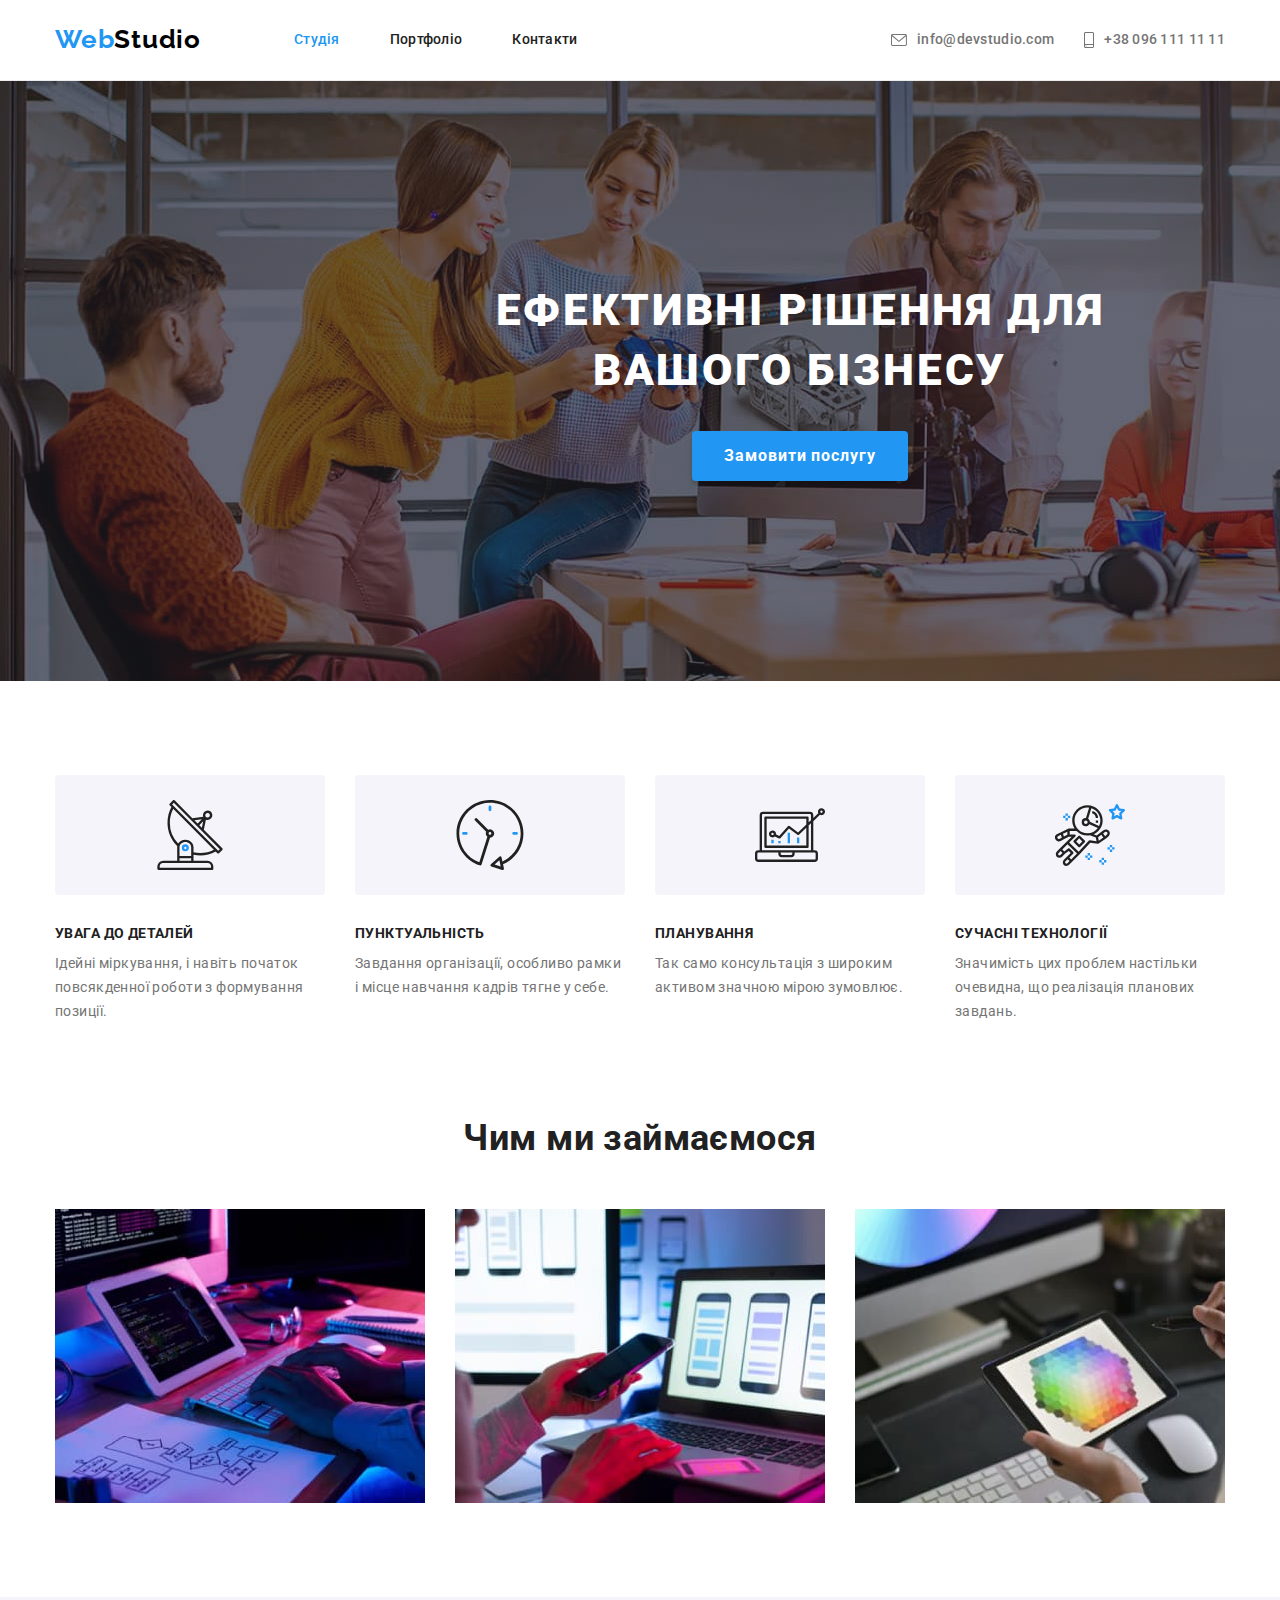
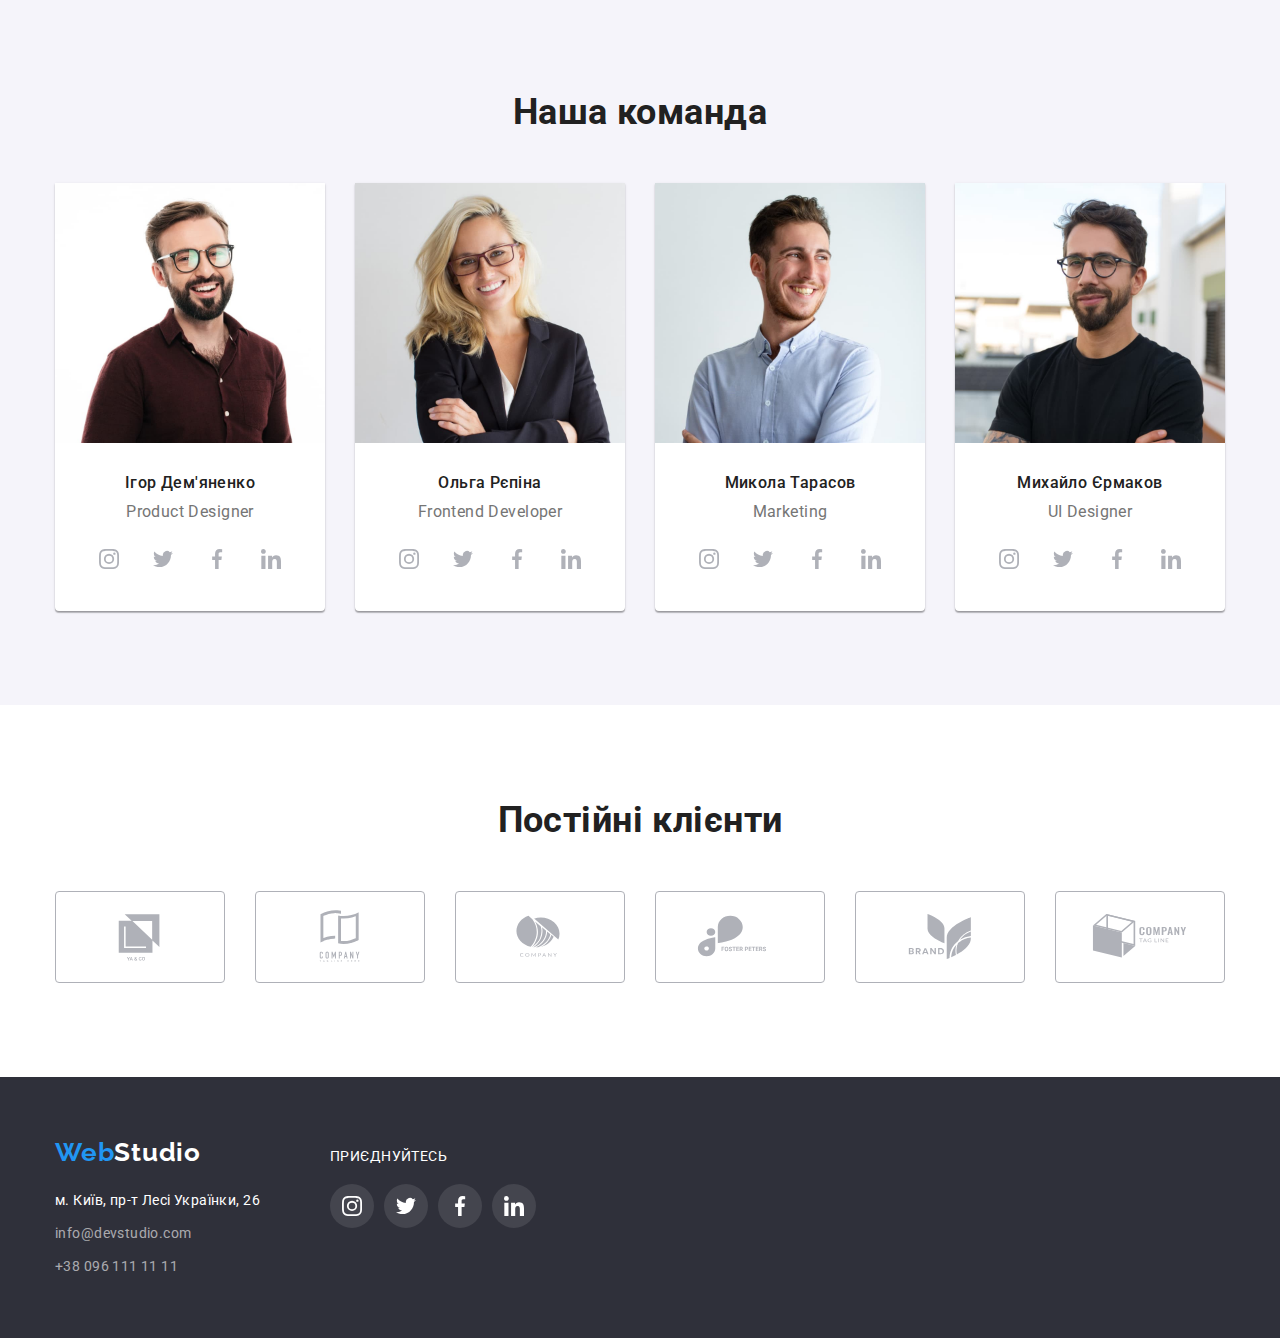
==== commit d3cb3fa5: "change sprite dwg" ====
--- a/index.html
+++ b/index.html
@@ -51,7 +51,7 @@
               class="header-contacts-link header-links link"
               lang="en"
               ><svg class="header-icon" width="16" height="12">
-                <use href="./images/symbol-defs.svg#icon-envelope"></use>
+                <use href="./images/sprite.svg#icon-envelope"></use>
               </svg>
               info@devstudio.com</a
             >
@@ -61,7 +61,7 @@
               href="tel:+380961111111"
               class="header-contacts-link header-links link"
               ><svg class="header-icon" width="10" height="16">
-                <use href="./images/symbol-defs.svg#icon-smartphone"></use>
+                <use href="./images/sprite.svg#icon-smartphone"></use>
               </svg>
               +38 096 111 11 11</a
             >
@@ -84,7 +84,7 @@
           <ul class="benefits-list list">
             <li class="benefits-item">
               <svg class="benefits-item-icon" width="10" height="10">
-                <use href="./images/symbol-defs.svg#icon-antenna"></use>
+                <use href="./images/sprite.svg#icon-antenna"></use>
               </svg>
               <h3 class="benefits-item-title">УВАГА ДО ДЕТАЛЕЙ</h3>
               <p class="benefits-item-text">
@@ -94,7 +94,7 @@
             </li>
             <li class="benefits-item">
               <svg class="benefits-item-icon" width="70" height="70">
-                <use href="./images/symbol-defs.svg#icon-clock"></use>
+                <use href="./images/sprite.svg#icon-clock"></use>
               </svg>
               <h3 class="benefits-item-title">ПУНКТУАЛЬНІСТЬ</h3>
               <p class="benefits-item-text">
@@ -104,7 +104,7 @@
             </li>
             <li class="benefits-item">
               <svg class="benefits-item-icon" width="70" height="70">
-                <use href="./images/symbol-defs.svg#icon-diagram"></use>
+                <use href="./images/sprite.svg#icon-diagram"></use>
               </svg>
               <h3 class="benefits-item-title">ПЛАНУВАННЯ</h3>
               <p class="benefits-item-text">
@@ -113,7 +113,7 @@
             </li>
             <li class="benefits-item">
               <svg class="benefits-item-icon" width="70" height="70">
-                <use href="./images/symbol-defs.svg#icon-astronaut"></use>
+                <use href="./images/sprite.svg#icon-astronaut"></use>
               </svg>
               <h3 class="benefits-item-title">СУЧАСНІ ТЕХНОЛОГІЇ</h3>
               <p class="benefits-item-text">
@@ -177,34 +177,28 @@
                   <li class="teams-soc-item">
                     <a href="" class="teams-soc-link" aria-label="instagram">
                       <svg class="teams-soc-icon icons" width="20" height="20">
-                        <use
-                          href="./images/symbol-defs.svg#icon-instagram"
-                        ></use>
+                        <use href="./images/sprite.svg#icon-instagram"></use>
                       </svg>
                     </a>
                   </li>
                   <li class="teams-soc-item">
                     <a href="" class="teams-soc-link" aria-label="twitter">
                       <svg class="teams-soc-icon icons" width="20" height="20">
-                        <use href="./images/symbol-defs.svg#icon-twitter"></use>
+                        <use href="./images/sprite.svg#icon-twitter"></use>
                       </svg>
                     </a>
                   </li>
                   <li class="teams-soc-item">
                     <a href="" class="teams-soc-link" aria-label="facebook">
                       <svg class="teams-soc-icon icons" width="20" height="20">
-                        <use
-                          href="./images/symbol-defs.svg#icon-facebook"
-                        ></use>
+                        <use href="./images/sprite.svg#icon-facebook"></use>
                       </svg>
                     </a>
                   </li>
                   <li class="teams-soc-item">
                     <a href="" class="teams-soc-link" aria-label="linkedin">
                       <svg class="teams-soc-icon icons" width="20" height="20">
-                        <use
-                          href="./images/symbol-defs.svg#icon-linkedin"
-                        ></use>
+                        <use href="./images/sprite.svg#icon-linkedin"></use>
                       </svg>
                     </a>
                   </li>
@@ -226,34 +220,28 @@
                   <li class="teams-soc-item">
                     <a href="" class="teams-soc-link" aria-label="instagram">
                       <svg class="teams-soc-icon icons" width="20" height="20">
-                        <use
-                          href="./images/symbol-defs.svg#icon-instagram"
-                        ></use>
+                        <use href="./images/sprite.svg#icon-instagram"></use>
                       </svg>
                     </a>
                   </li>
                   <li class="teams-soc-item">
                     <a href="" class="teams-soc-link" aria-label="twitter">
                       <svg class="teams-soc-icon icons" width="20" height="20">
-                        <use href="./images/symbol-defs.svg#icon-twitter"></use>
+                        <use href="./images/sprite.svg#icon-twitter"></use>
                       </svg>
                     </a>
                   </li>
                   <li class="teams-soc-item">
                     <a href="" class="teams-soc-link" aria-label="facebook">
                       <svg class="teams-soc-icon icons" width="20" height="20">
-                        <use
-                          href="./images/symbol-defs.svg#icon-facebook"
-                        ></use>
+                        <use href="./images/sprite.svg#icon-facebook"></use>
                       </svg>
                     </a>
                   </li>
                   <li class="teams-soc-item">
                     <a href="" class="teams-soc-link" aria-label="linkedin">
                       <svg class="teams-soc-icon icons" width="20" height="20">
-                        <use
-                          href="./images/symbol-defs.svg#icon-linkedin"
-                        ></use>
+                        <use href="./images/sprite.svg#icon-linkedin"></use>
                       </svg>
                     </a>
                   </li>
@@ -275,34 +263,28 @@
                   <li class="teams-soc-item">
                     <a href="" class="teams-soc-link" aria-label="instagram">
                       <svg class="teams-soc-icon icons" width="20" height="20">
-                        <use
-                          href="./images/symbol-defs.svg#icon-instagram"
-                        ></use>
+                        <use href="./images/sprite.svg#icon-instagram"></use>
                       </svg>
                     </a>
                   </li>
                   <li class="teams-soc-item">
                     <a href="" class="teams-soc-link" aria-label="twitter">
                       <svg class="teams-soc-icon icons" width="20" height="20">
-                        <use href="./images/symbol-defs.svg#icon-twitter"></use>
+                        <use href="./images/sprite.svg#icon-twitter"></use>
                       </svg>
                     </a>
                   </li>
                   <li class="teams-soc-item">
                     <a href="" class="teams-soc-link" aria-label="facebook">
                       <svg class="teams-soc-icon icons" width="20" height="20">
-                        <use
-                          href="./images/symbol-defs.svg#icon-facebook"
-                        ></use>
+                        <use href="./images/sprite.svg#icon-facebook"></use>
                       </svg>
                     </a>
                   </li>
                   <li class="teams-soc-item">
                     <a href="" class="teams-soc-link" aria-label="linkedin">
                       <svg class="teams-soc-icon icons" width="20" height="20">
-                        <use
-                          href="./images/symbol-defs.svg#icon-linkedin"
-                        ></use>
+                        <use href="./images/sprite.svg#icon-linkedin"></use>
                       </svg>
                     </a>
                   </li>
@@ -324,34 +306,28 @@
                   <li class="teams-soc-item">
                     <a href="" class="teams-soc-link" aria-label="instagram">
                       <svg class="teams-soc-icon icons" width="20" height="20">
-                        <use
-                          href="./images/symbol-defs.svg#icon-instagram"
-                        ></use>
+                        <use href="./images/sprite.svg#icon-instagram"></use>
                       </svg>
                     </a>
                   </li>
                   <li class="teams-soc-item">
                     <a href="" class="teams-soc-link" aria-label="twitter">
                       <svg class="teams-soc-icon icons" width="20" height="20">
-                        <use href="./images/symbol-defs.svg#icon-twitter"></use>
+                        <use href="./images/sprite.svg#icon-twitter"></use>
                       </svg>
                     </a>
                   </li>
                   <li class="teams-soc-item">
                     <a href="" class="teams-soc-link" aria-label="facebook">
                       <svg class="teams-soc-icon icons" width="20" height="20">
-                        <use
-                          href="./images/symbol-defs.svg#icon-facebook"
-                        ></use>
+                        <use href="./images/sprite.svg#icon-facebook"></use>
                       </svg>
                     </a>
                   </li>
                   <li class="teams-soc-item">
                     <a href="" class="teams-soc-link" aria-label="linkedin">
                       <svg class="teams-soc-icon icons" width="20" height="20">
-                        <use
-                          href="./images/symbol-defs.svg#icon-linkedin"
-                        ></use>
+                        <use href="./images/sprite.svg#icon-linkedin"></use>
                       </svg>
                     </a>
                   </li>
@@ -368,42 +344,42 @@
             <li class="clients-item">
               <a href="" class="clients-link">
                 <svg class="clients-icon icons" width="106" height="60">
-                  <use href="./images/symbol-defs.svg#icon-logo-ya"></use>
+                  <use href="./images/sprite.svg#icon-logo-ya"></use>
                 </svg>
               </a>
             </li>
             <li class="clients-item">
               <a href="" class="clients-link link">
                 <svg class="clients-icon icons" width="106" height="60">
-                  <use href="./images/symbol-defs.svg#icon-logo-here"></use>
+                  <use href="./images/sprite.svg#icon-logo-here"></use>
                 </svg>
               </a>
             </li>
             <li class="clients-item">
               <a href="" class="clients-link link">
                 <svg class="clients-icon icons" width="106" height="60">
-                  <use href="./images/symbol-defs.svg#icon-logo-company"></use>
+                  <use href="./images/sprite.svg#icon-logo-company"></use>
                 </svg>
               </a>
             </li>
             <li class="clients-item">
               <a href="" class="clients-link link">
                 <svg class="clients-icon icons" width="106" height="60">
-                  <use href="./images/symbol-defs.svg#icon-logo-fooster"></use>
+                  <use href="./images/sprite.svg#icon-logo-fooster"></use>
                 </svg>
               </a>
             </li>
             <li class="clients-item">
               <a href="" class="clients-link link">
                 <svg class="clients-icon icons" width="106" height="60">
-                  <use href="./images/symbol-defs.svg#icon-logo-brand"></use>
+                  <use href="./images/sprite.svg#icon-logo-brand"></use>
                 </svg>
               </a>
             </li>
             <li class="clients-item">
               <a href="" class="clients-link link">
                 <svg class="clients-icon icons" width="106" height="60">
-                  <use href="./images/symbol-defs.svg#icon-logo-tagline"></use>
+                  <use href="./images/sprite.svg#icon-logo-tagline"></use>
                 </svg>
               </a>
             </li>
@@ -452,28 +428,28 @@
             <li class="footer-soc-item">
               <a href="" class="footer-soc-link link" aria-label="instagram">
                 <svg class="footer-soc-icon icons" width="20" height="20">
-                  <use href="./images/symbol-defs.svg#icon-instagram"></use>
+                  <use href="./images/sprite.svg#icon-instagram"></use>
                 </svg>
               </a>
             </li>
             <li class="footer-soc-item">
               <a href="" class="footer-soc-link link" aria-label="twitter">
                 <svg class="footer-soc-icon icons" width="20" height="20">
-                  <use href="./images/symbol-defs.svg#icon-twitter"></use>
+                  <use href="./images/sprite.svg#icon-twitter"></use>
                 </svg>
               </a>
             </li>
             <li class="footer-soc-item">
               <a href="" class="footer-soc-link link" aria-label="facebook">
                 <svg class="footer-soc-icon icons" width="20" height="20">
-                  <use href="./images/symbol-defs.svg#icon-facebook"></use>
+                  <use href="./images/sprite.svg#icon-facebook"></use>
                 </svg>
               </a>
             </li>
             <li class="footer-soc-item">
               <a href="" class="footer-soc-link link" aria-label="linkedin">
                 <svg class="footer-soc-icon icons" width="20" height="20">
-                  <use href="./images/symbol-defs.svg#icon-linkedin"></use>
+                  <use href="./images/sprite.svg#icon-linkedin"></use>
                 </svg>
               </a>
             </li>
--- a/css/styles.css
+++ b/css/styles.css
@@ -331,12 +331,17 @@
   gap: 10px;
 }
 
-.teams-soc-link {
-  display: flex;
-  justify-content: center;
-  align-items: center;
+.teams-soc-item {
   width: 44px;
   height: 44px;
+}
+
+.teams-soc-link {
+  display: flex;
+  justify-content: center;
+  align-items: center;
+  width: 100%;
+  height: 100%;
   border-radius: 50%;
   color: var(--main-icon-color);
 }
@@ -492,12 +497,17 @@
   gap: 10px;
 }
 
-.footer-soc-link {
-  display: flex;
-  justify-content: center;
-  align-items: center;
+.footer-soc-item {
   width: 44px;
   height: 44px;
+}
+
+.footer-soc-link {
+  display: flex;
+  justify-content: center;
+  align-items: center;
+  width: 100%;
+  height: 100%;
   border-radius: 50%;
   color: var(--secondary-color);
   background-color: rgba(255, 255, 255, 0.1);
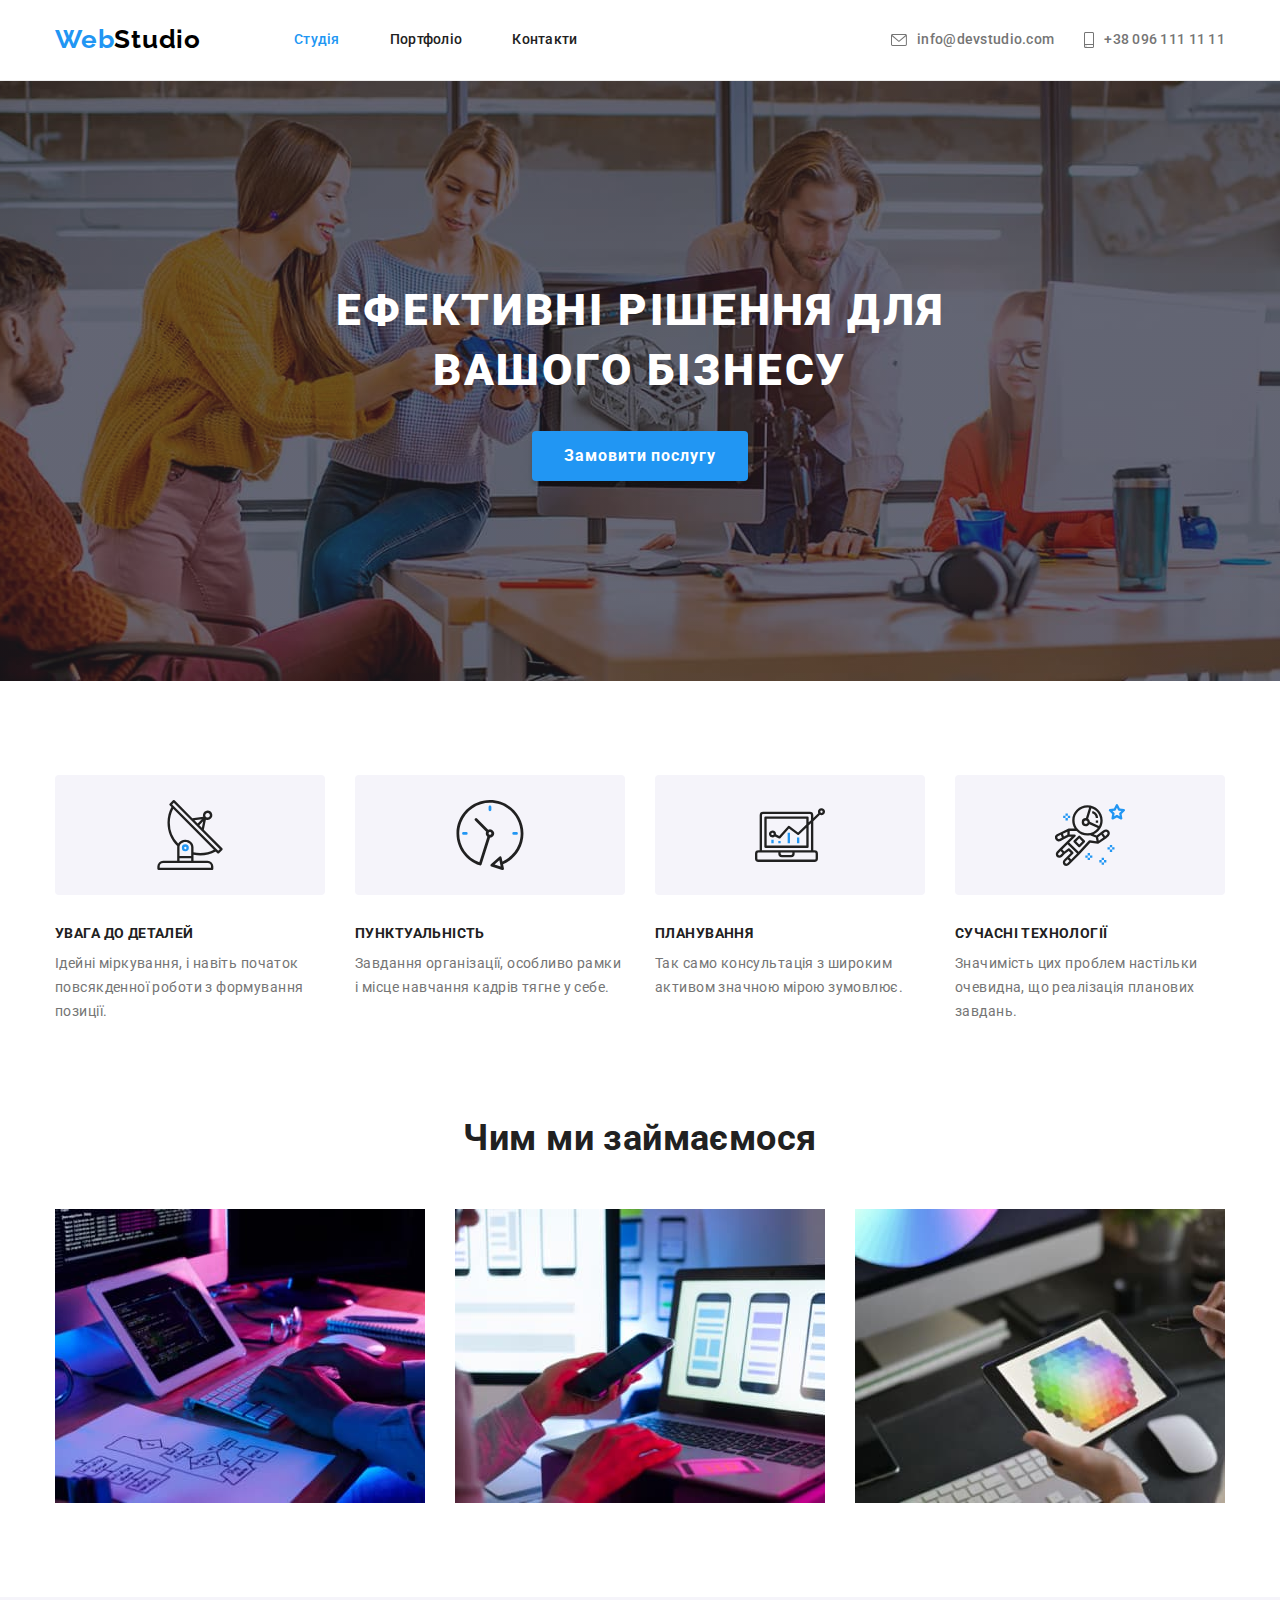
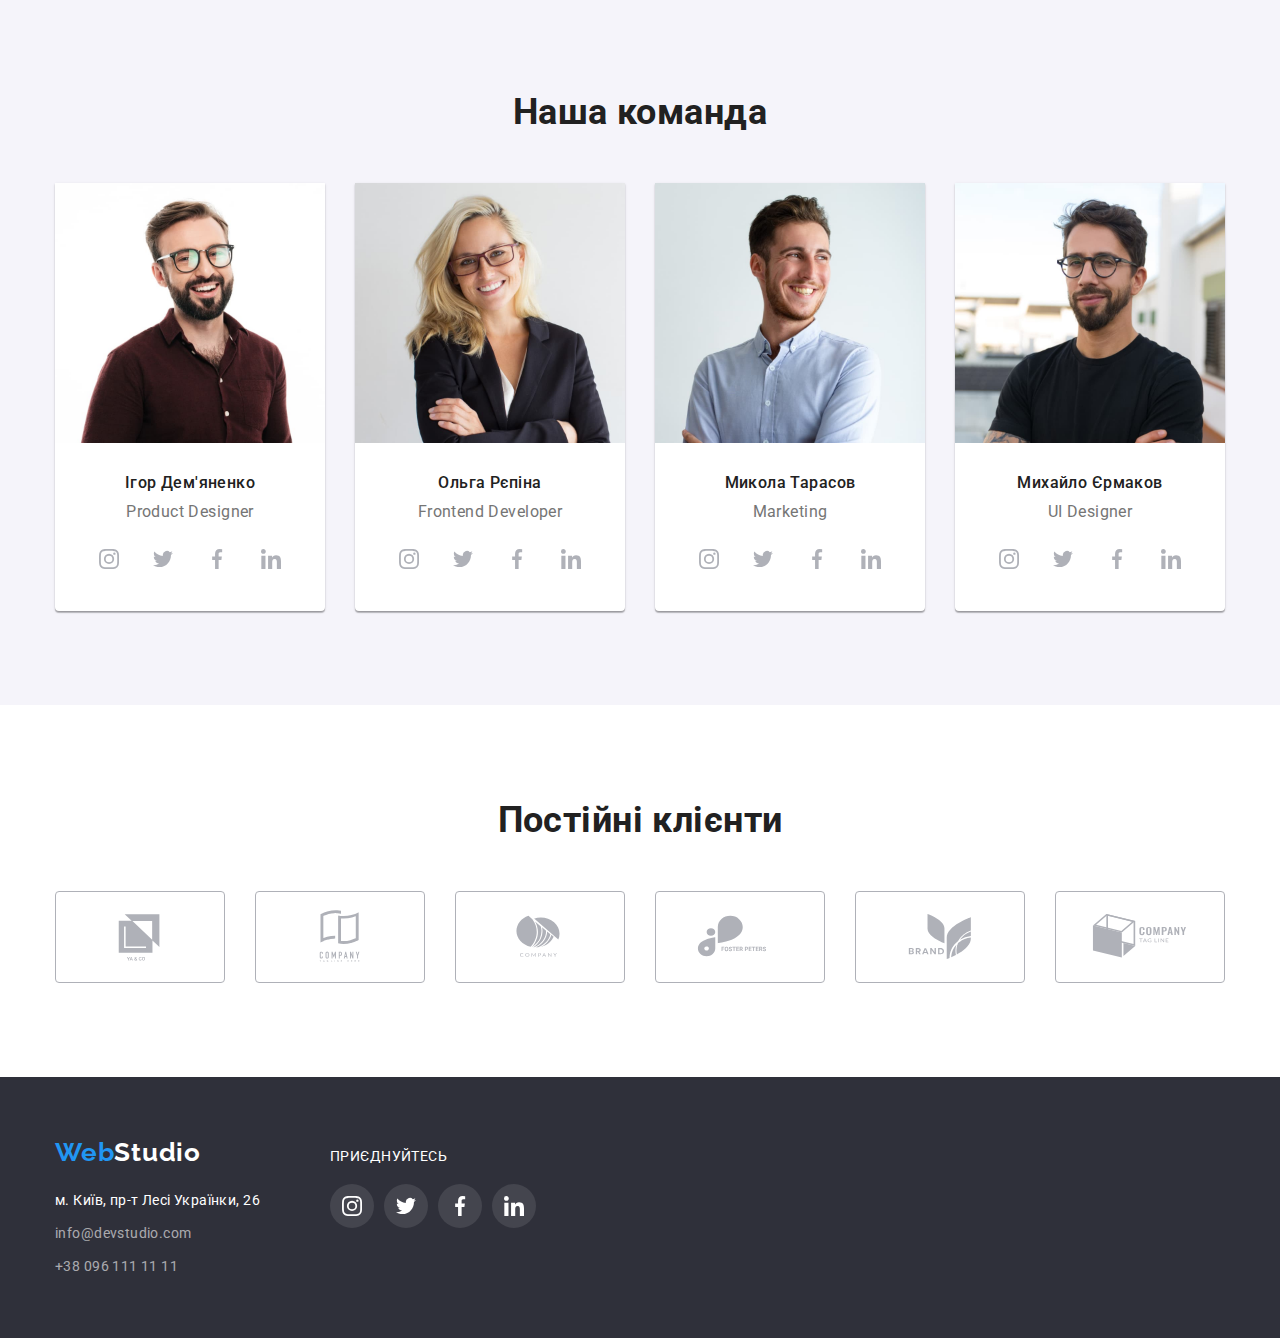
==== commit 5dd97e56: "fixing smt" ====
--- a/index.html
+++ b/index.html
@@ -50,7 +50,7 @@
               href="mailto:info@devstudio.com"
               class="header-contacts-link header-links link"
               lang="en"
-              ><svg class="header-icon" width="16" height="12">
+              ><svg class="header-icon icons" width="16" height="12">
                 <use href="./images/sprite.svg#icon-envelope"></use>
               </svg>
               info@devstudio.com</a
@@ -60,7 +60,7 @@
             <a
               href="tel:+380961111111"
               class="header-contacts-link header-links link"
-              ><svg class="header-icon" width="10" height="16">
+              ><svg class="header-icon icons" width="10" height="16">
                 <use href="./images/sprite.svg#icon-smartphone"></use>
               </svg>
               +38 096 111 11 11</a
--- a/css/styles.css
+++ b/css/styles.css
@@ -183,7 +183,6 @@
 }
 
 .header-icon {
-  fill: currentColor;
   margin-right: 10px;
 }
 
@@ -195,12 +194,10 @@
 /* HERO */
 
 .hero {
-  width: 1600px;
+  max-width: 1600px;
   height: 600px;
   padding: 200px 0;
   margin: 0 auto;
-  background-color: var(--secondary-bgc);
-  text-align: center;
   background-image: linear-gradient(
       rgba(47, 48, 58, 0.4),
       rgba(47, 48, 58, 0.4)
@@ -209,6 +206,8 @@
   background-position: center;
   background-repeat: no-repeat;
   background-attachment: scroll;
+  background-color: var(--secondary-bgc);
+  text-align: center;
 }
 
 .hero-title {
@@ -414,6 +413,8 @@
 .portfolio-filter-btn:focus {
   background-color: var(--accent-color);
   color: var(--secondary-color);
+  box-shadow: 0px 3px 1px rgba(0, 0, 0, 0.1), 0px 1px 2px rgba(0, 0, 0, 0.08),
+    0px 2px 2px rgba(0, 0, 0, 0.12);
 }
 
 .portfolio-works-list {
@@ -426,9 +427,15 @@
   width: calc((100% - 2 * var(--typical-indent)) / 3);
 }
 
+.portfolio-works-link:hover,
+.portfolio-works-link:focus {
+  display: block;
+  box-shadow: 0px 1px 1px rgba(0, 0, 0, 0.12), 0px 4px 4px rgba(0, 0, 0, 0.06),
+    1px 4px 6px rgba(0, 0, 0, 0.16);
+}
+
 .cards-text-container {
   padding: 20px 24px;
-  background-color: var(--secondary-color);
   border: 1px solid var(--border-color);
   background-color: var(--main-bgc);
 }
